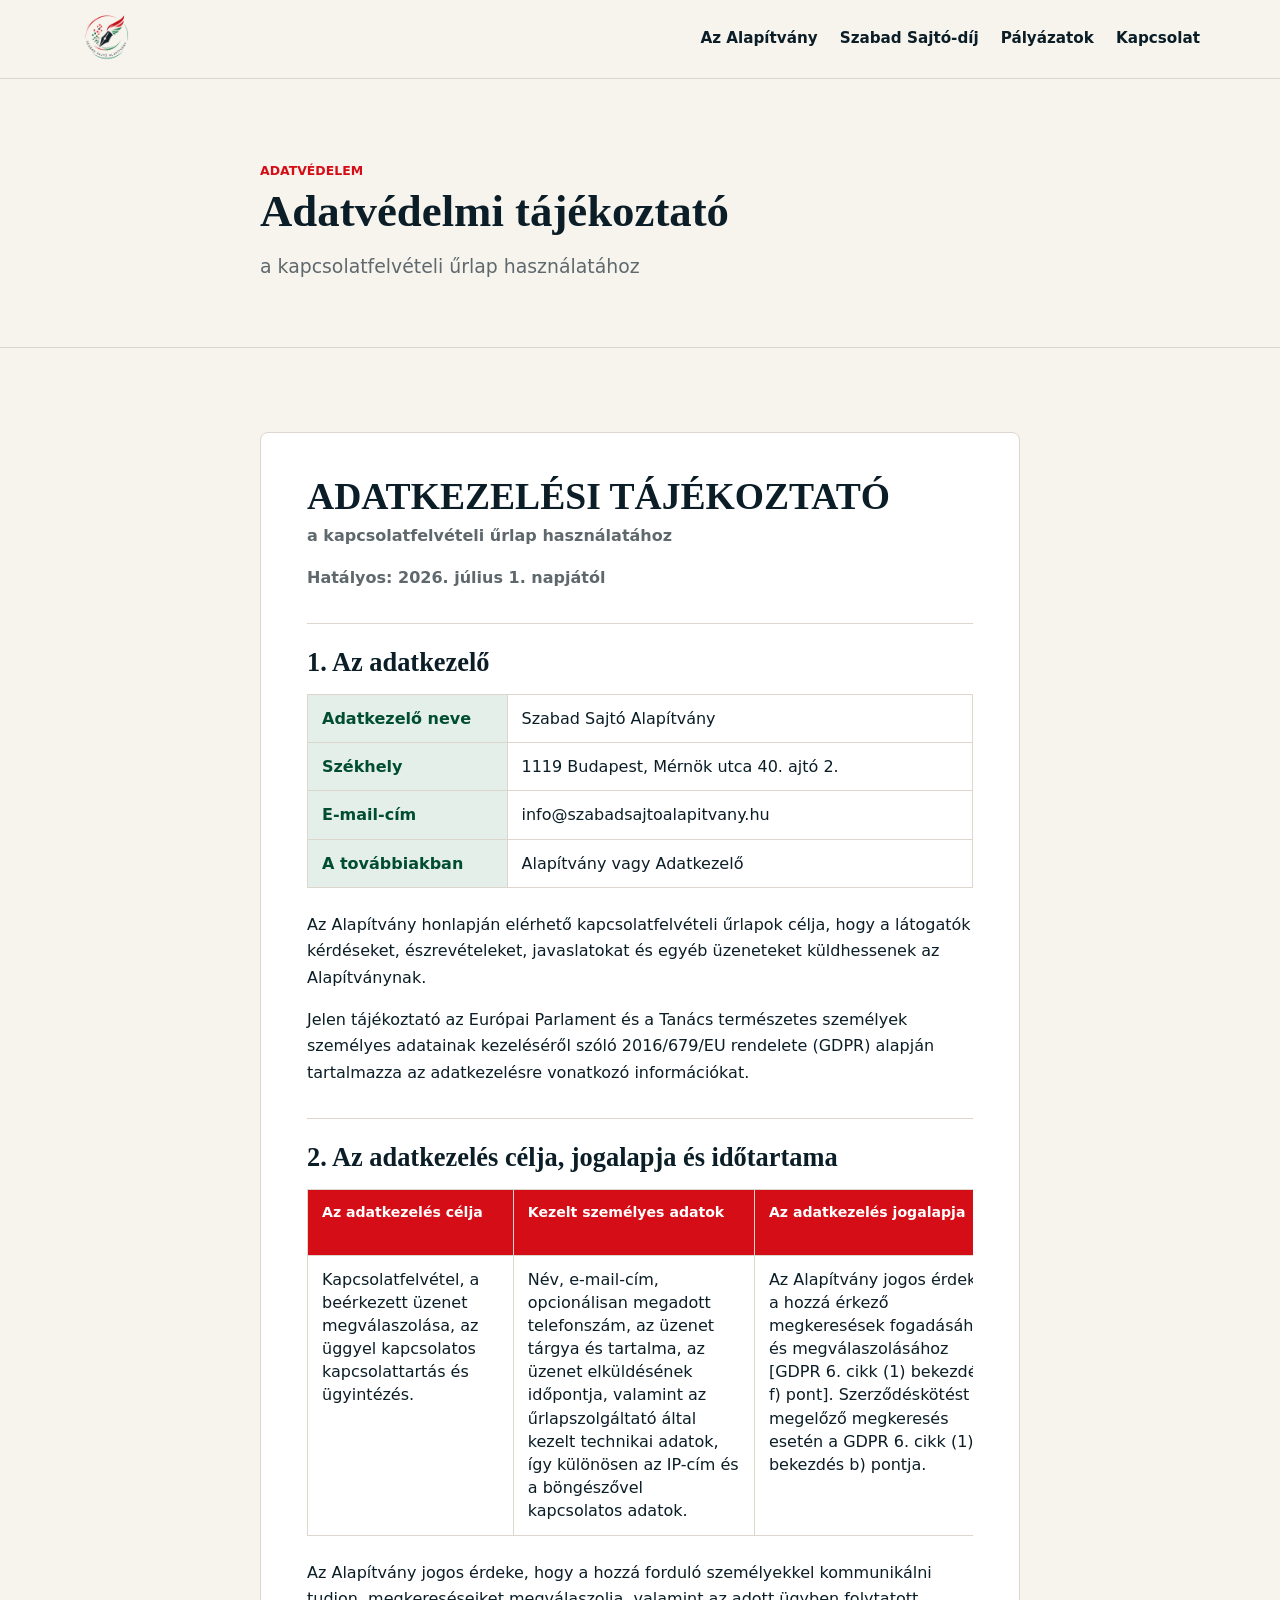
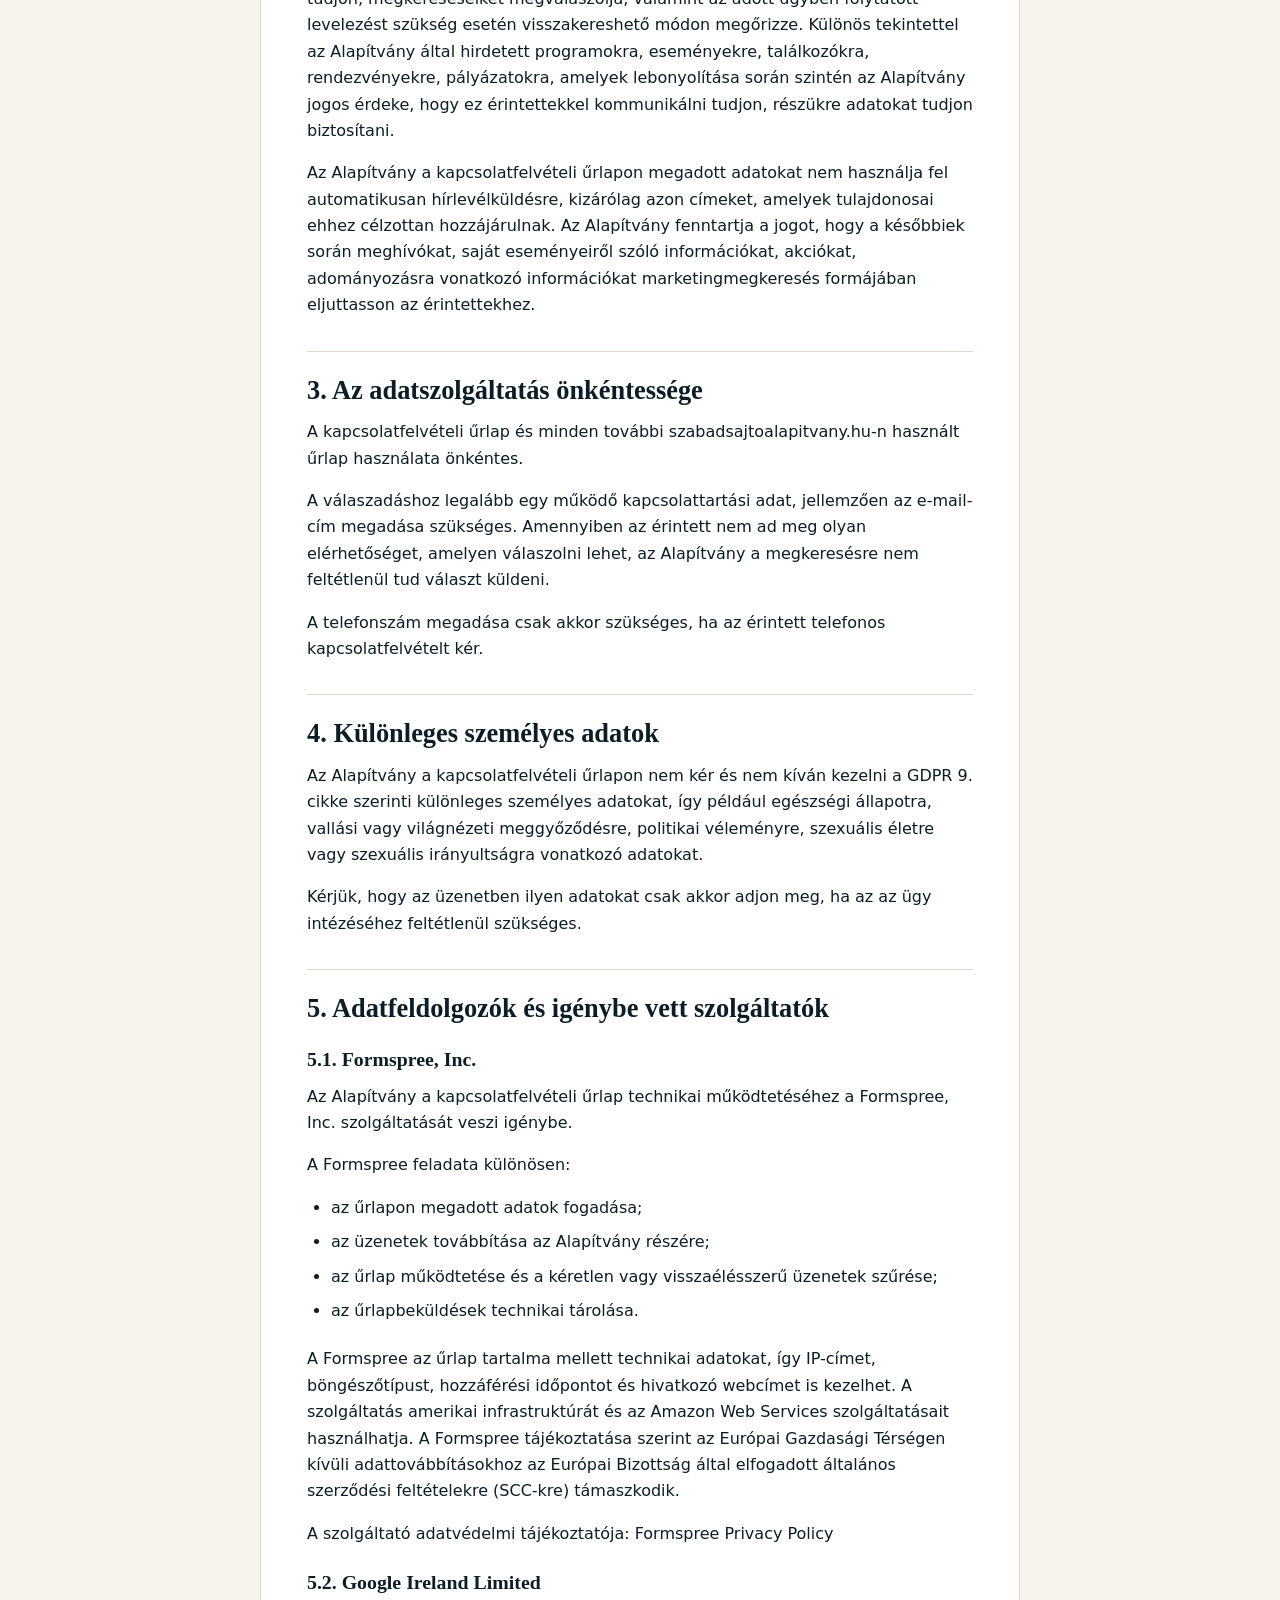
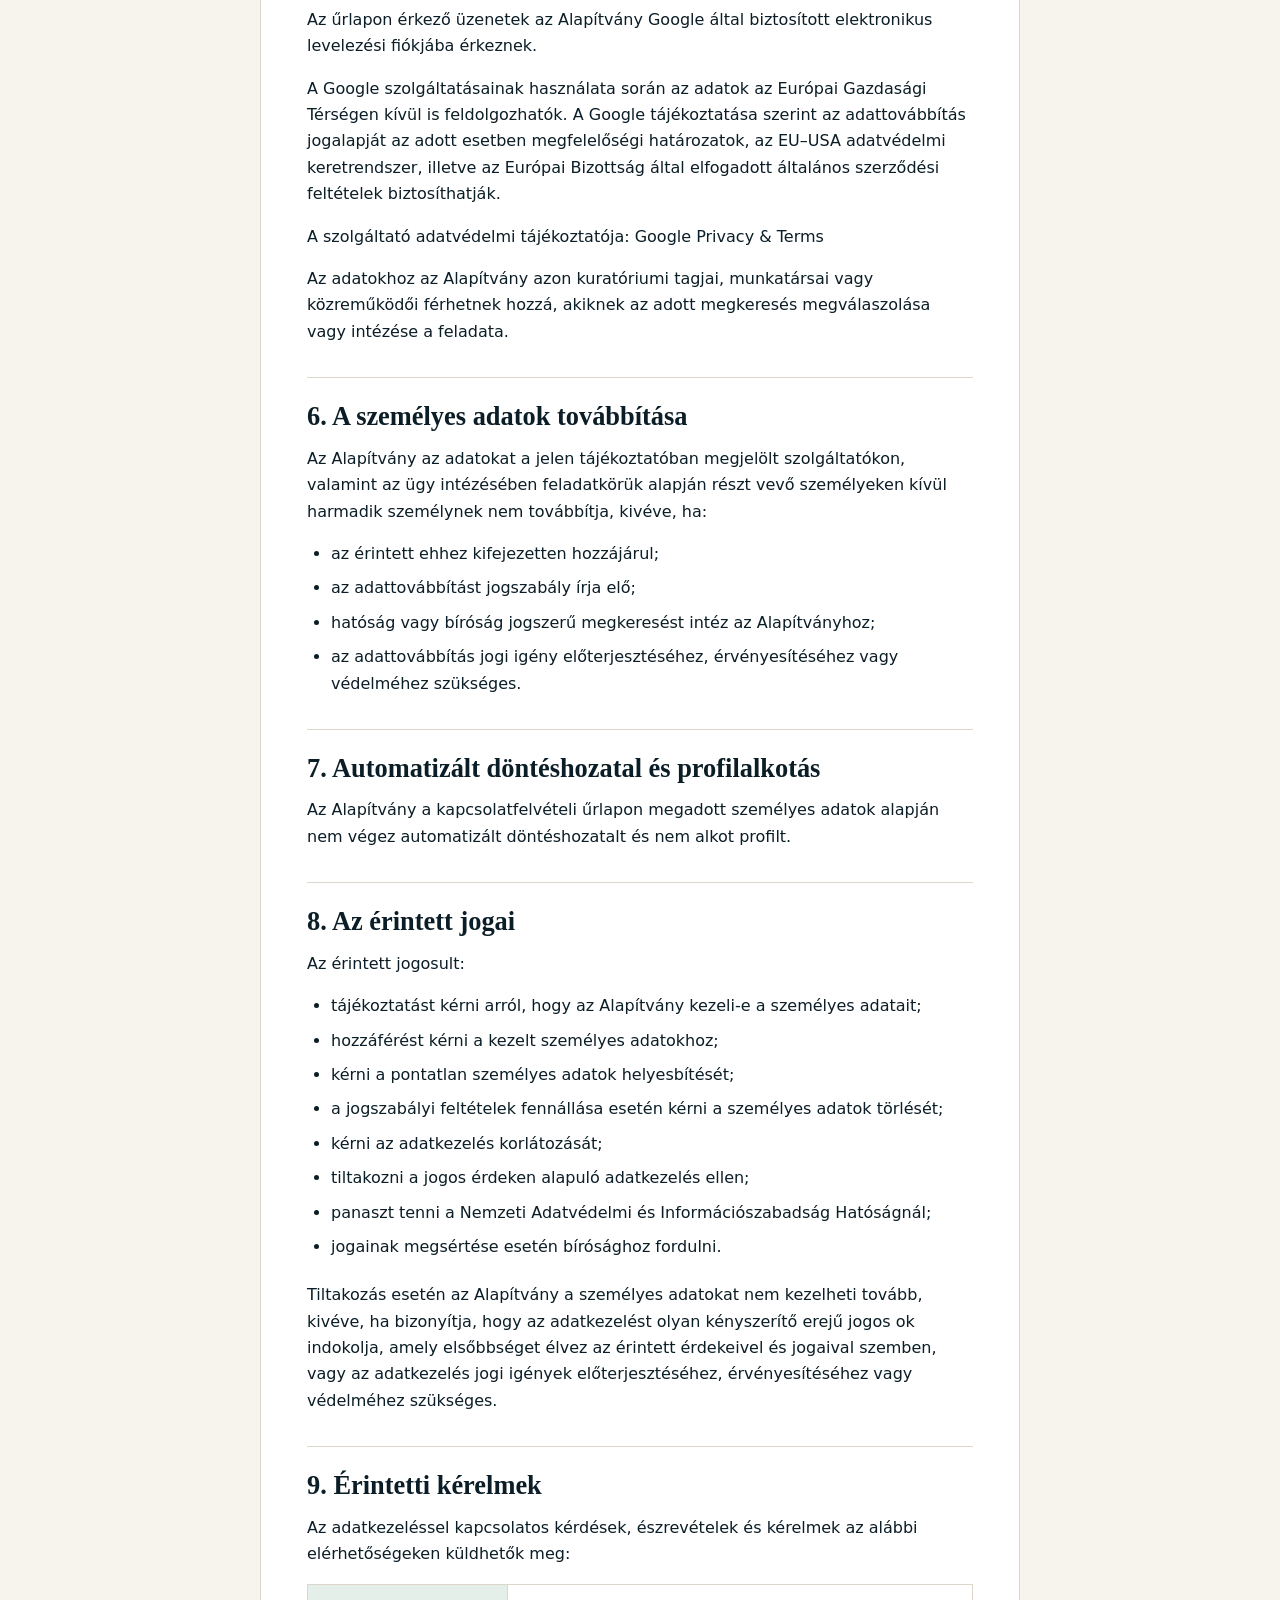
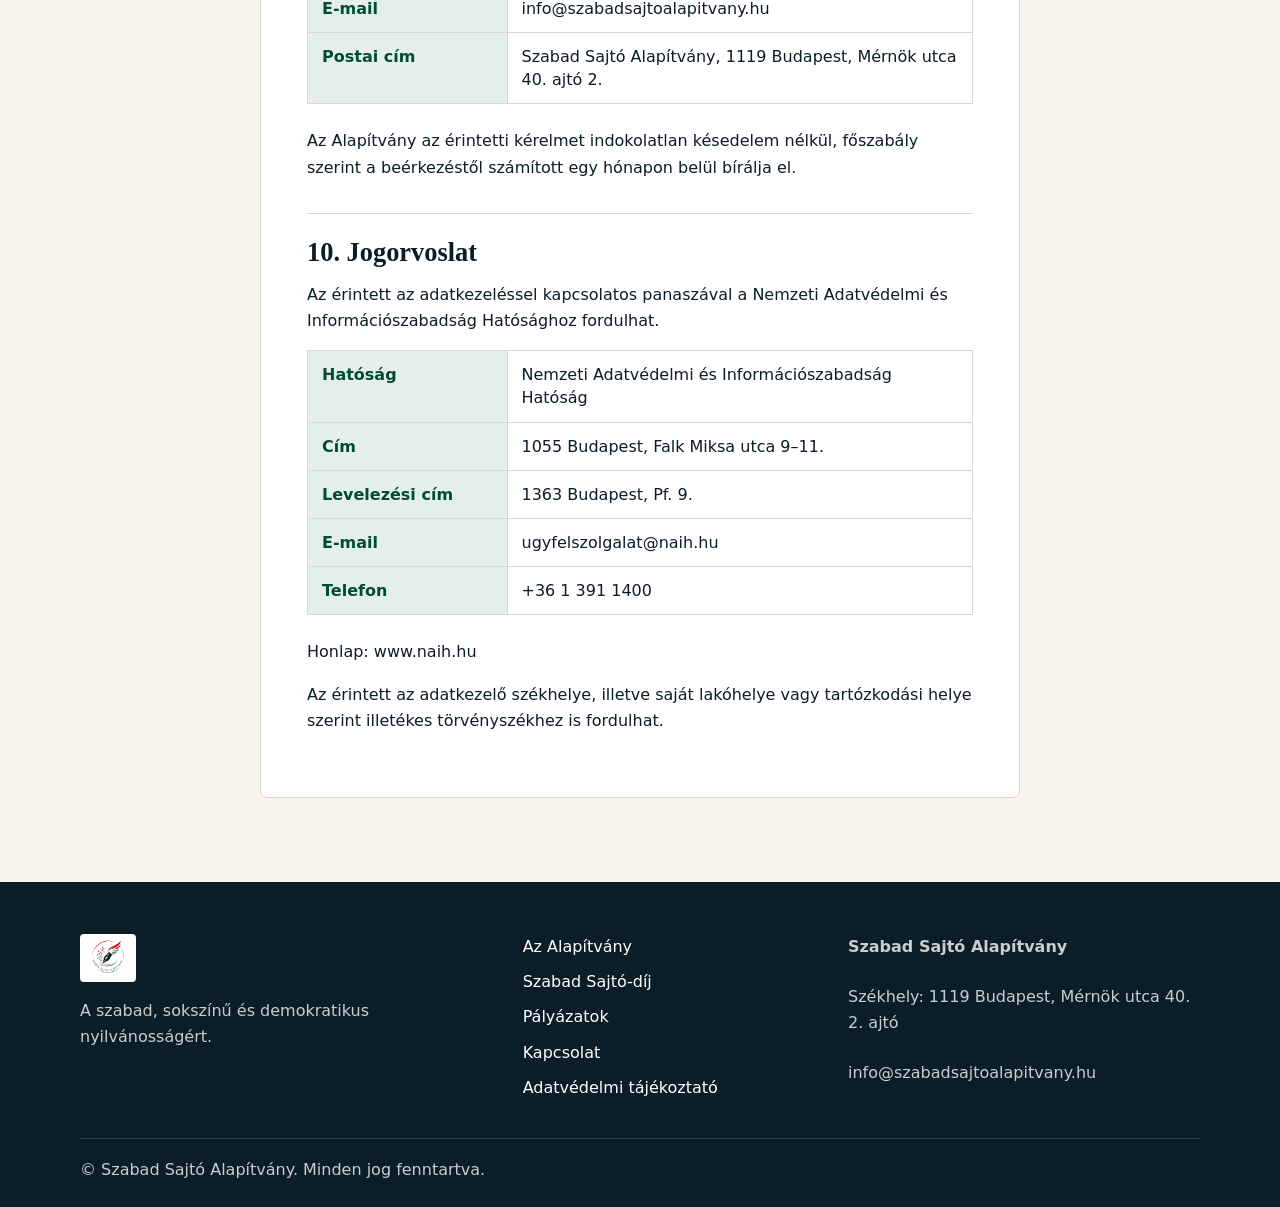
==== adatvedelmi-tajekoztato.html @ f7e64738 "Publish website version 1.1" ====
<!doctype html>
<html lang="hu">
  <head>
    <meta charset="UTF-8" />
    <meta name="viewport" content="width=device-width, initial-scale=1.0" />
    <title>Adatvédelmi tájékoztató | Szabad Sajtó Alapítvány</title>
    <meta name="description" content="A Szabad Sajtó Alapítvány adatkezelési tájékoztatója a kapcsolatfelvételi űrlapok használatához." />
    <meta property="og:title" content="Adatvédelmi tájékoztató | Szabad Sajtó Alapítvány" />
    <meta property="og:description" content="Adatkezelési tájékoztató a kapcsolatfelvételi űrlapok használatához." />
    <meta property="og:image" content="assets/images/photo-foundation-documents.png" />
    <meta property="og:type" content="website" />
    <meta name="twitter:card" content="summary_large_image" />
    <link rel="stylesheet" href="assets/css/style.css" />
  </head>
  <body>
    <header class="site-header">
      <a class="brand" href="index.html" aria-label="Szabad Sajtó Alapítvány főoldal"><img src="assets/images/szasalogo.png" alt="Szabad Sajtó Alapítvány logó" /></a>
      <button class="nav-toggle" type="button" aria-expanded="false" aria-controls="site-nav"><span></span><span></span><span></span><span class="sr-only">Menü</span></button>
      <nav id="site-nav" class="site-nav" aria-label="Fő navigáció"><a href="alapitvany.html">Az Alapítvány</a><a href="szabad-sajto-dij.html">Szabad Sajtó-díj</a><a href="palyazatok.html">Pályázatok</a><a href="index.html#kapcsolat">Kapcsolat</a></nav>
    </header>

    <main>
      <section class="subhero">
        <div class="container-narrow">
          <p class="eyebrow">Adatvédelem</p>
          <h1>Adatvédelmi tájékoztató</h1>
          <p>a kapcsolatfelvételi űrlap használatához</p>
        </div>
      </section>

      <section class="page-section privacy-page">
        <div class="container-narrow">
          <article class="privacy-document">
              <h1>ADATKEZELÉSI TÁJÉKOZTATÓ</h1>
              <p class="privacy-lead">a kapcsolatfelvételi űrlap használatához</p>
              <p class="privacy-lead">Hatályos: 2026. július 1. napjától</p>
              <h2>1. Az adatkezelő</h2>
              <div class="table-scroll">
                <table class="privacy-table privacy-table-pairs">
                  <tbody>
                    <tr>
                      <th scope="row">Adatkezelő neve</th>
                      <td>Szabad Sajtó Alapítvány</td>
                    </tr>
                    <tr>
                      <th scope="row">Székhely</th>
                      <td>1119 Budapest, Mérnök utca 40. ajtó 2.</td>
                    </tr>
                    <tr>
                      <th scope="row">E-mail-cím</th>
                      <td>info@szabadsajtoalapitvany.hu</td>
                    </tr>
                    <tr>
                      <th scope="row">A továbbiakban</th>
                      <td>Alapítvány vagy Adatkezelő</td>
                    </tr>
                  </tbody>
                </table>
              </div>
              <p>Az Alapítvány honlapján elérhető kapcsolatfelvételi űrlapok célja, hogy a látogatók kérdéseket, észrevételeket, javaslatokat és egyéb üzeneteket küldhessenek az Alapítványnak.</p>
              <p>Jelen tájékoztató az Európai Parlament és a Tanács természetes személyek személyes adatainak kezeléséről szóló 2016/679/EU rendelete (GDPR) alapján tartalmazza az adatkezelésre vonatkozó információkat.</p>
              <h2>2. Az adatkezelés célja, jogalapja és időtartama</h2>
              <div class="table-scroll">
                <table class="privacy-table privacy-table-wide">
                  <thead>
                    <tr>
                      <th scope="col">Az adatkezelés célja</th>
                      <th scope="col">Kezelt személyes adatok</th>
                      <th scope="col">Az adatkezelés jogalapja</th>
                      <th scope="col">Az adatkezelés időtartama</th>
                    </tr>
                  </thead>
                  <tbody>
                    <tr>
                      <td>Kapcsolatfelvétel, a beérkezett üzenet megválaszolása, az üggyel kapcsolatos kapcsolattartás és ügyintézés.</td>
                      <td>Név, e-mail-cím, opcionálisan megadott telefonszám, az üzenet tárgya és tartalma, az üzenet elküldésének időpontja, valamint az űrlapszolgáltató által kezelt technikai adatok, így különösen az IP-cím és a böngészővel kapcsolatos adatok.</td>
                      <td>Az Alapítvány jogos érdeke a hozzá érkező megkeresések fogadásához és megválaszolásához [GDPR 6. cikk (1) bekezdés f) pont]. Szerződéskötést megelőző megkeresés esetén a GDPR 6. cikk (1) bekezdés b) pontja.</td>
                      <td>Az ügy lezárásáig, ezt követően legfeljebb két évig. Jogi igény, hatósági megkeresés vagy jogszabályi kötelezettség esetén az ennek kezeléséhez szükséges ideig.</td>
                    </tr>
                  </tbody>
                </table>
              </div>
              <p>Az Alapítvány jogos érdeke, hogy a hozzá forduló személyekkel kommunikálni tudjon, megkereséseiket megválaszolja, valamint az adott ügyben folytatott levelezést szükség esetén visszakereshető módon megőrizze. Különös tekintettel az Alapítvány által hirdetett programokra, eseményekre, találkozókra, rendezvényekre, pályázatokra, amelyek lebonyolítása során szintén az Alapítvány jogos érdeke, hogy ez érintettekkel kommunikálni tudjon, részükre adatokat tudjon biztosítani.</p>
              <p>Az Alapítvány a kapcsolatfelvételi űrlapon megadott adatokat nem használja fel automatikusan hírlevélküldésre, kizárólag azon címeket, amelyek tulajdonosai ehhez célzottan hozzájárulnak. Az Alapítvány fenntartja a jogot, hogy a későbbiek során meghívókat, saját eseményeiről szóló információkat, akciókat, adományozásra vonatkozó információkat marketingmegkeresés formájában eljuttasson az érintettekhez.</p>
              <h2>3. Az adatszolgáltatás önkéntessége</h2>
              <p>A kapcsolatfelvételi űrlap és minden további szabadsajtoalapitvany.hu-n használt űrlap használata önkéntes.</p>
              <p>A válaszadáshoz legalább egy működő kapcsolattartási adat, jellemzően az e-mail-cím megadása szükséges. Amennyiben az érintett nem ad meg olyan elérhetőséget, amelyen válaszolni lehet, az Alapítvány a megkeresésre nem feltétlenül tud választ küldeni.</p>
              <p>A telefonszám megadása csak akkor szükséges, ha az érintett telefonos kapcsolatfelvételt kér.</p>
              <h2>4. Különleges személyes adatok</h2>
              <p>Az Alapítvány a kapcsolatfelvételi űrlapon nem kér és nem kíván kezelni a GDPR 9. cikke szerinti különleges személyes adatokat, így például egészségi állapotra, vallási vagy világnézeti meggyőződésre, politikai véleményre, szexuális életre vagy szexuális irányultságra vonatkozó adatokat.</p>
              <p>Kérjük, hogy az üzenetben ilyen adatokat csak akkor adjon meg, ha az az ügy intézéséhez feltétlenül szükséges.</p>
              <h2>5. Adatfeldolgozók és igénybe vett szolgáltatók</h2>
              <h3>5.1. Formspree, Inc.</h3>
              <p>Az Alapítvány a kapcsolatfelvételi űrlap technikai működtetéséhez a Formspree, Inc. szolgáltatását veszi igénybe.</p>
              <p>A Formspree feladata különösen:</p>
              <ul>
                <li>az űrlapon megadott adatok fogadása;</li>
                <li>az üzenetek továbbítása az Alapítvány részére;</li>
                <li>az űrlap működtetése és a kéretlen vagy visszaélésszerű üzenetek szűrése;</li>
                <li>az űrlapbeküldések technikai tárolása.</li>
              </ul>
              <p>A Formspree az űrlap tartalma mellett technikai adatokat, így IP-címet, böngészőtípust, hozzáférési időpontot és hivatkozó webcímet is kezelhet. A szolgáltatás amerikai infrastruktúrát és az Amazon Web Services szolgáltatásait használhatja. A Formspree tájékoztatása szerint az Európai Gazdasági Térségen kívüli adattovábbításokhoz az Európai Bizottság által elfogadott általános szerződési feltételekre (SCC-kre) támaszkodik.</p>
              <p>A szolgáltató adatvédelmi tájékoztatója: Formspree Privacy Policy</p>
              <h3>5.2. Google Ireland Limited</h3>
              <p>Az űrlapon érkező üzenetek az Alapítvány Google által biztosított elektronikus levelezési fiókjába érkeznek.</p>
              <p>A Google szolgáltatásainak használata során az adatok az Európai Gazdasági Térségen kívül is feldolgozhatók. A Google tájékoztatása szerint az adattovábbítás jogalapját az adott esetben megfelelőségi határozatok, az EU–USA adatvédelmi keretrendszer, illetve az Európai Bizottság által elfogadott általános szerződési feltételek biztosíthatják.</p>
              <p>A szolgáltató adatvédelmi tájékoztatója: Google Privacy &amp; Terms</p>
              <p>Az adatokhoz az Alapítvány azon kuratóriumi tagjai, munkatársai vagy közreműködői férhetnek hozzá, akiknek az adott megkeresés megválaszolása vagy intézése a feladata.</p>
              <h2>6. A személyes adatok továbbítása</h2>
              <p>Az Alapítvány az adatokat a jelen tájékoztatóban megjelölt szolgáltatókon, valamint az ügy intézésében feladatkörük alapján részt vevő személyeken kívül harmadik személynek nem továbbítja, kivéve, ha:</p>
              <ul>
                <li>az érintett ehhez kifejezetten hozzájárul;</li>
                <li>az adattovábbítást jogszabály írja elő;</li>
                <li>hatóság vagy bíróság jogszerű megkeresést intéz az Alapítványhoz;</li>
                <li>az adattovábbítás jogi igény előterjesztéséhez, érvényesítéséhez vagy védelméhez szükséges.</li>
              </ul>
              <h2>7. Automatizált döntéshozatal és profilalkotás</h2>
              <p>Az Alapítvány a kapcsolatfelvételi űrlapon megadott személyes adatok alapján nem végez automatizált döntéshozatalt és nem alkot profilt.</p>
              <h2>8. Az érintett jogai</h2>
              <p>Az érintett jogosult:</p>
              <ul>
                <li>tájékoztatást kérni arról, hogy az Alapítvány kezeli-e a személyes adatait;</li>
                <li>hozzáférést kérni a kezelt személyes adatokhoz;</li>
                <li>kérni a pontatlan személyes adatok helyesbítését;</li>
                <li>a jogszabályi feltételek fennállása esetén kérni a személyes adatok törlését;</li>
                <li>kérni az adatkezelés korlátozását;</li>
                <li>tiltakozni a jogos érdeken alapuló adatkezelés ellen;</li>
                <li>panaszt tenni a Nemzeti Adatvédelmi és Információszabadság Hatóságnál;</li>
                <li>jogainak megsértése esetén bírósághoz fordulni.</li>
              </ul>
              <p>Tiltakozás esetén az Alapítvány a személyes adatokat nem kezelheti tovább, kivéve, ha bizonyítja, hogy az adatkezelést olyan kényszerítő erejű jogos ok indokolja, amely elsőbbséget élvez az érintett érdekeivel és jogaival szemben, vagy az adatkezelés jogi igények előterjesztéséhez, érvényesítéséhez vagy védelméhez szükséges.</p>
              <h2>9. Érintetti kérelmek</h2>
              <p>Az adatkezeléssel kapcsolatos kérdések, észrevételek és kérelmek az alábbi elérhetőségeken küldhetők meg:</p>
              <div class="table-scroll">
                <table class="privacy-table privacy-table-pairs">
                  <tbody>
                    <tr>
                      <th scope="row">E-mail</th>
                      <td>info@szabadsajtoalapitvany.hu</td>
                    </tr>
                    <tr>
                      <th scope="row">Postai cím</th>
                      <td>Szabad Sajtó Alapítvány, 1119 Budapest, Mérnök utca 40. ajtó 2.</td>
                    </tr>
                  </tbody>
                </table>
              </div>
              <p>Az Alapítvány az érintetti kérelmet indokolatlan késedelem nélkül, főszabály szerint a beérkezéstől számított egy hónapon belül bírálja el.</p>
              <h2>10. Jogorvoslat</h2>
              <p>Az érintett az adatkezeléssel kapcsolatos panaszával a Nemzeti Adatvédelmi és Információszabadság Hatósághoz fordulhat.</p>
              <div class="table-scroll">
                <table class="privacy-table privacy-table-pairs">
                  <tbody>
                    <tr>
                      <th scope="row">Hatóság</th>
                      <td>Nemzeti Adatvédelmi és Információszabadság Hatóság</td>
                    </tr>
                    <tr>
                      <th scope="row">Cím</th>
                      <td>1055 Budapest, Falk Miksa utca 9–11.</td>
                    </tr>
                    <tr>
                      <th scope="row">Levelezési cím</th>
                      <td>1363 Budapest, Pf. 9.</td>
                    </tr>
                    <tr>
                      <th scope="row">E-mail</th>
                      <td>ugyfelszolgalat@naih.hu</td>
                    </tr>
                    <tr>
                      <th scope="row">Telefon</th>
                      <td>+36 1 391 1400</td>
                    </tr>
                  </tbody>
                </table>
              </div>
              <p>Honlap: www.naih.hu</p>
              <p>Az érintett az adatkezelő székhelye, illetve saját lakóhelye vagy tartózkodási helye szerint illetékes törvényszékhez is fordulhat.</p>
          </article>
        </div>
      </section>
    </main>

    <footer class="site-footer">
      <div class="footer-inner">
        <div><img src="assets/images/szasalogo.png" alt="Szabad Sajtó Alapítvány logó" /><p>A szabad, sokszínű és demokratikus nyilvánosságért.</p></div>
        <nav aria-label="Lábléc navigáció"><a href="alapitvany.html">Az Alapítvány</a><a href="szabad-sajto-dij.html">Szabad Sajtó-díj</a><a href="palyazatok.html">Pályázatok</a><a href="index.html#kapcsolat">Kapcsolat</a><a href="adatvedelmi-tajekoztato.html">Adatvédelmi tájékoztató</a></nav>
        <address><strong>Szabad Sajtó Alapítvány</strong><span>Székhely: 1119 Budapest, Mérnök utca 40. 2. ajtó</span><a href="mailto:info@szabadsajtoalapitvany.hu">info@szabadsajtoalapitvany.hu</a></address>
      </div>
      <div class="copyright">© Szabad Sajtó Alapítvány. Minden jog fenntartva.</div>
    </footer>
    <script src="assets/js/main.js"></script>
  </body>
</html>
---- assets/css/style.css ----
:root {
  --color-paper: #f7f4ee;
  --color-white: #ffffff;
  --color-ink: #0b1d26;
  --color-muted: #5f686d;
  --color-line: #ddd6cc;
  --color-red: #d40d17;
  --color-red-dark: #a80812;
  --color-green: #006b3f;
  --color-green-dark: #004d31;
  --color-green-soft: #e4efe9;
  --color-gold-muted: #8c7a3f;
  --container: 1120px;
  --container-narrow: 760px;
  --shadow-soft: 0 18px 45px rgb(11 29 38 / 9%);
  --font-sans: system-ui, -apple-system, BlinkMacSystemFont, "Segoe UI", sans-serif;
  --font-serif: Georgia, "Times New Roman", serif;
}

* {
  box-sizing: border-box;
}

html {
  scroll-behavior: smooth;
}

body {
  margin: 0;
  background: var(--color-paper);
  color: var(--color-ink);
  font-family: var(--font-sans);
  font-size: 16px;
  line-height: 1.65;
}

body.modal-open {
  overflow: hidden;
}

a {
  color: inherit;
  text-decoration: none;
}

img {
  display: block;
  max-width: 100%;
}

button,
input,
select {
  font: inherit;
}

:focus-visible {
  outline: 3px solid rgb(212 13 23 / 45%);
  outline-offset: 3px;
}

.container {
  width: min(100% - 32px, var(--container));
  margin-inline: auto;
}

.container-narrow {
  width: min(100% - 32px, var(--container-narrow));
  margin-inline: auto;
}

.site-header {
  align-items: center;
  background: rgb(247 244 238 / 92%);
  border-bottom: 1px solid var(--color-line);
  display: flex;
  gap: 24px;
  justify-content: space-between;
  min-height: 76px;
  padding: 12px max(16px, calc((100vw - var(--container)) / 2));
  position: sticky;
  top: 0;
  z-index: 20;
  backdrop-filter: blur(12px);
}

.brand img {
  height: 54px;
  width: auto;
}

.site-nav {
  align-items: center;
  display: flex;
  gap: 22px;
}

.site-nav a {
  color: var(--color-ink);
  font-size: 0.95rem;
  font-weight: 800;
}

.site-nav a:hover {
  color: var(--color-red);
}

.nav-toggle {
  align-items: center;
  background: var(--color-white);
  border: 1px solid var(--color-line);
  border-radius: 4px;
  display: none;
  height: 42px;
  justify-content: center;
  padding: 0;
  position: relative;
  width: 44px;
}

.nav-toggle span:not(.sr-only) {
  background: var(--color-ink);
  display: block;
  height: 2px;
  position: absolute;
  width: 20px;
}

.nav-toggle span:nth-child(1) {
  transform: translateY(-7px);
}

.nav-toggle span:nth-child(3) {
  transform: translateY(7px);
}

.sr-only {
  height: 1px;
  overflow: hidden;
  position: absolute;
  width: 1px;
}

.hero {
  overflow: hidden;
  padding: 86px 0 72px;
}

.hero-grid {
  max-width: 920px;
}

.eyebrow {
  color: var(--color-red);
  font-size: 0.78rem;
  font-weight: 800;
  letter-spacing: 0;
  margin: 0;
  text-transform: uppercase;
}

h1,
h2,
h3 {
  font-family: var(--font-serif);
}

h2 {
  font-size: 1rem;
  line-height: 1.12;
}

h3 {
  font-size: 0.9rem;
  line-height: 1.2;
}

h1 {
  font-size: clamp(1.5rem, 3.5vw, 3.35rem);
  line-height: 0.96;
  margin: 12px 0 22px;
}

.subhero {
  border-bottom: 1px solid var(--color-line);
  padding: 82px 0 64px;
}

.subhero h1 {
  font-size: clamp(1.5rem, 3.5vw, 3rem);
  line-height: 0.98;
  margin: 8px 0 18px;
}

.subhero p:not(.eyebrow) {
  color: var(--color-muted);
  font-size: 1.18rem;
  margin: 0;
}

.lead {
  color: var(--color-ink);
  font-size: clamp(1.15rem, 2vw, 1.45rem);
  font-weight: 700;
  line-height: 1.45;
  margin: 0 0 18px;
}

.muted {
  color: var(--color-muted);
}

.hero-actions,
.button-row {
  display: flex;
  flex-wrap: wrap;
  gap: 12px;
  margin-top: 30px;
}

.home-hero-photo,
.page-hero-photo {
  border: 1px solid var(--color-line);
  border-radius: 8px;
  margin: 34px 0 0;
  overflow: hidden;
}

.home-hero-photo img,
.page-hero-photo img {
  aspect-ratio: 16 / 9;
  height: 100%;
  object-fit: cover;
  width: 100%;
}

.home-hero-photo {
  box-shadow: var(--shadow-soft);
}

.page-hero-photo {
  max-width: 820px;
}

.button {
  align-items: center;
  border: 1px solid transparent;
  border-radius: 4px;
  display: inline-flex;
  font-weight: 800;
  justify-content: center;
  min-height: 44px;
  padding: 10px 18px;
  transition:
    background 180ms ease,
    border-color 180ms ease,
    color 180ms ease,
    transform 180ms ease;
}

.button:hover {
  transform: translateY(-1px);
}

.button-primary {
  background: var(--color-red);
  color: var(--color-white);
}

.button-primary:hover {
  background: var(--color-red-dark);
}

.button-secondary {
  background: var(--color-green);
  color: var(--color-white);
}

.button-secondary:hover {
  background: var(--color-green-dark);
}

.button-ghost {
  border-color: var(--color-line);
  color: var(--color-ink);
}

.button-ghost:hover {
  border-color: var(--color-green);
  color: var(--color-green-dark);
}

.page-section {
  padding: 84px 0;
}

.page-section.tight {
  padding: 56px 0;
}

.section-header {
  max-width: var(--container-narrow);
  margin-bottom: 34px;
}

.section-header h2,
.contact h2,
.grants-placeholder h2 {
  font-size: clamp(1rem, 2vw, 1.8rem);
  line-height: 1.04;
  margin: 8px 0 14px;
}

.section-header p {
  color: var(--color-muted);
  font-size: 1.08rem;
  margin: 0;
}

.section-copy {
  color: var(--color-muted);
  max-width: var(--container-narrow);
  margin: -14px 0 28px;
}

.grid {
  display: grid;
  gap: 24px;
}

.grid.two {
  grid-template-columns: repeat(2, minmax(0, 1fr));
}

.grid.three {
  grid-template-columns: repeat(3, minmax(0, 1fr));
}

.grid.four {
  grid-template-columns: repeat(4, minmax(0, 1fr));
}

.card {
  background: var(--color-white);
  border: 1px solid var(--color-line);
  border-radius: 8px;
  padding: 24px;
  transition:
    border-color 180ms ease,
    box-shadow 180ms ease,
    transform 180ms ease;
}

.card:hover {
  border-color: rgb(0 107 63 / 35%);
  box-shadow: var(--shadow-soft);
  transform: translateY(-2px);
}

.card h3 {
  font-size: 0.725rem;
  line-height: 1.15;
  margin: 0 0 12px;
}

.card p {
  color: var(--color-muted);
  margin: 0;
}

.mark {
  display: block;
  height: 10px;
  margin-bottom: 18px;
  width: 46px;
}

.mark-red {
  background: var(--color-red);
}

.mark-green {
  background: var(--color-green);
}

.band,
.contact,
.documents,
.laureates,
.award-history,
.goals {
  background: var(--color-white);
  border-block: 1px solid var(--color-line);
}

.value-grid {
  align-self: center;
  display: grid;
  gap: 12px;
  grid-template-columns: repeat(2, minmax(0, 1fr));
}

.value-grid div {
  background: var(--color-paper);
  border: 1px solid var(--color-line);
  border-radius: 8px;
  display: grid;
  font-family: var(--font-serif);
  font-size: 0.675rem;
  font-weight: 700;
  gap: 14px;
  min-height: 126px;
  padding: 22px;
}

.value-icon {
  align-items: center;
  background: var(--color-white);
  border: 1px solid var(--color-line);
  border-radius: 50%;
  color: var(--color-green);
  display: inline-flex;
  height: 62px;
  justify-content: center;
  width: 62px;
}

.value-grid div:nth-child(odd) .value-icon {
  color: var(--color-red);
}

.value-icon svg {
  fill: none;
  height: 36px;
  stroke: currentColor;
  stroke-linecap: round;
  stroke-linejoin: round;
  stroke-width: 1.8;
  width: 36px;
}

.award-box {
  align-items: center;
  background: linear-gradient(135deg, #fff 0%, #f1eadc 100%);
  border: 1px solid var(--color-line);
  border-radius: 8px;
  display: grid;
  gap: 28px;
  grid-template-columns: 1fr;
  padding: clamp(28px, 5vw, 56px);
}

.award-box h2 {
  font-size: clamp(1rem, 2vw, 2rem);
  line-height: 1.04;
  margin: 8px 0 16px;
}

.award-box > div {
  max-width: var(--container-narrow);
}

.award-note {
  border: 1px solid rgb(140 122 63 / 35%);
  border-radius: 8px;
  color: var(--color-gold-muted);
  display: grid;
  font-family: var(--font-serif);
  font-size: clamp(1rem, 2vw, 2.25rem);
  font-weight: 800;
  line-height: 1;
  min-height: 210px;
  place-items: center;
  text-align: center;
}

.grants-row,
.contact-grid {
  display: grid;
  gap: 42px;
  grid-template-columns: 1.2fr 0.8fr;
}

.grants-row {
  align-items: end;
  grid-template-columns: 1fr auto;
}

.contact dl {
  background: var(--color-paper);
  border: 1px solid var(--color-line);
  border-radius: 8px;
  margin: 0;
  padding: 26px;
}

.contact dt {
  color: var(--color-muted);
  font-size: 0.85rem;
  font-weight: 800;
  text-transform: uppercase;
}

.contact dd {
  font-size: 1.08rem;
  font-weight: 700;
  margin: 4px 0 20px;
}

.prose {
  max-width: var(--container-narrow);
}

.prose p {
  margin: 0 0 18px;
}

.privacy-document {
  background: var(--color-white);
  border: 1px solid var(--color-line);
  border-radius: 8px;
  padding: clamp(24px, 4vw, 46px);
}

.privacy-document h1 {
  font-size: clamp(1.5rem, 3vw, 2.35rem);
  margin: 0 0 8px;
}

.privacy-document h2 {
  border-top: 1px solid var(--color-line);
  font-size: clamp(1.1rem, 2.2vw, 1.65rem);
  margin: 32px 0 14px;
  padding-top: 24px;
}

.privacy-document h3 {
  font-size: clamp(1rem, 1.8vw, 1.24rem);
  margin: 24px 0 12px;
}

.privacy-document p,
.privacy-document li {
  line-height: 1.65;
}

.privacy-document p {
  margin: 0 0 16px;
}

.privacy-lead {
  color: var(--color-muted);
  font-weight: 700;
}

.privacy-document ul {
  margin: 0 0 22px;
  padding-left: 24px;
}

.privacy-document li + li {
  margin-top: 8px;
}

.table-scroll {
  margin: 16px 0 24px;
  overflow-x: auto;
}

.privacy-table {
  border-collapse: collapse;
  min-width: 640px;
  width: 100%;
}

.privacy-table th,
.privacy-table td {
  border: 1px solid var(--color-line);
  line-height: 1.45;
  padding: 12px 14px;
  text-align: left;
  vertical-align: top;
}

.privacy-table thead th {
  background: var(--color-red);
  color: var(--color-white);
  font-size: 0.88rem;
}

.privacy-table-pairs th {
  background: var(--color-green-soft);
  color: var(--color-green-dark);
  width: 30%;
}

.privacy-table-wide {
  min-width: 900px;
}

.goals .card + .card {
  margin-top: 12px;
}

.member-card {
  background: var(--color-white);
  border: 1px solid var(--color-line);
  border-radius: 8px;
  color: var(--color-ink);
  cursor: pointer;
  display: grid;
  min-height: 280px;
  padding: 24px;
  text-align: left;
  transition:
    border-color 180ms ease,
    box-shadow 180ms ease,
    transform 180ms ease;
  width: 100%;
}

.member-card:hover {
  border-color: rgb(212 13 23 / 35%);
  box-shadow: var(--shadow-soft);
  transform: translateY(-2px);
}

.avatar {
  align-items: center;
  align-self: start;
  background: var(--color-green-soft);
  border: 1px solid rgb(0 107 63 / 20%);
  border-radius: 50%;
  color: var(--color-green-dark);
  display: inline-flex;
  font-family: var(--font-serif);
  font-size: 2rem;
  font-weight: 800;
  height: 96px;
  justify-content: center;
  margin-bottom: 24px;
  width: 96px;
}

.member-photo {
  align-self: start;
  border: 1px solid rgb(0 107 63 / 20%);
  border-radius: 50%;
  display: block;
  height: 96px;
  margin-bottom: 24px;
  overflow: hidden;
  width: 96px;
}

.member-photo img {
  height: 100%;
  object-fit: cover;
  object-position: 50% 18%;
  width: 100%;
}

.member-name {
  font-family: var(--font-serif);
  font-size: 0.775rem;
  font-weight: 800;
  line-height: 1.15;
}

.member-role {
  color: var(--color-red);
  font-weight: 800;
  margin: 6px 0 14px;
}

.member-bio {
  color: var(--color-muted);
}

.modal[hidden] {
  display: none;
}

.modal {
  align-items: center;
  background: rgb(11 29 38 / 58%);
  display: flex;
  inset: 0;
  justify-content: center;
  padding: 20px;
  position: fixed;
  z-index: 50;
}

.modal-panel {
  background: var(--color-white);
  border-radius: 8px;
  box-shadow: 0 25px 90px rgb(0 0 0 / 24%);
  max-width: 620px;
  padding: clamp(26px, 5vw, 44px);
  position: relative;
  width: 100%;
}

.modal-panel h3 {
  font-size: clamp(1rem, 2vw, 1.5rem);
  line-height: 1.05;
  margin: 8px 0 16px;
}

.modal-close {
  align-items: center;
  background: var(--color-paper);
  border: 1px solid var(--color-line);
  border-radius: 50%;
  color: var(--color-ink);
  cursor: pointer;
  display: inline-flex;
  font-size: 1.7rem;
  height: 42px;
  justify-content: center;
  line-height: 1;
  position: absolute;
  right: 16px;
  top: 16px;
  width: 42px;
}

.history-grid {
  align-items: center;
  display: grid;
  gap: 26px;
  grid-template-columns: 0.8fr 1.2fr;
}

.history-years {
  color: var(--color-gold-muted);
  font-family: var(--font-serif);
  font-size: clamp(1.5rem, 4vw, 3.5rem);
  font-weight: 800;
  line-height: 0.95;
}

.history-grid p {
  font-size: clamp(0.625rem, 1vw, 0.85rem);
  font-weight: 700;
  line-height: 1.35;
  margin: 0;
}

.filters {
  display: grid;
  gap: 14px;
  grid-template-columns: minmax(220px, 1fr) minmax(150px, 220px);
  margin-bottom: 24px;
}

.filters label {
  color: var(--color-muted);
  display: grid;
  font-size: 0.9rem;
  font-weight: 800;
  gap: 7px;
}

.filters input,
.filters select {
  background: var(--color-paper);
  border: 1px solid var(--color-line);
  border-radius: 4px;
  color: var(--color-ink);
  min-height: 46px;
  padding: 10px 12px;
}

.year-grid {
  display: grid;
  gap: 18px;
  grid-template-columns: repeat(3, minmax(0, 1fr));
}

.year-card {
  background: var(--color-white);
  border: 1px solid var(--color-line);
  border-radius: 8px;
  padding: 22px;
}

.year-card h3 {
  color: var(--color-red);
  font-size: 1rem;
  margin: 0 0 14px;
}

.year-card ul {
  display: grid;
  gap: 10px;
  list-style: none;
  margin: 0;
  padding: 0;
}

.year-card li {
  border-top: 1px solid var(--color-line);
  display: grid;
  gap: 2px;
  padding-top: 10px;
}

.year-card small {
  color: var(--color-muted);
}

.empty {
  background: var(--color-paper);
  border: 1px solid var(--color-line);
  border-radius: 8px;
  padding: 18px;
}

.grants-placeholder {
  min-height: 56vh;
}

.grants-placeholder h1 {
  font-size: clamp(1.2rem, 2.5vw, 2.4rem);
  line-height: 1;
  margin: 8px 0 20px;
}

.grant-list-card {
  background: var(--color-white);
  border: 1px solid var(--color-line);
  border-radius: 8px;
  display: grid;
  gap: 0;
  grid-template-columns: minmax(240px, 0.9fr) minmax(0, 1.1fr);
  max-width: 980px;
  overflow: hidden;
  padding: 0;
  transition:
    border-color 180ms ease,
    box-shadow 180ms ease,
    transform 180ms ease;
}

.grant-list-card:hover {
  border-color: rgb(212 13 23 / 35%);
  box-shadow: var(--shadow-soft);
  transform: translateY(-2px);
}

.grant-card-image {
  background: var(--color-line);
  display: block;
  min-height: 220px;
}

.grant-card-image img {
  aspect-ratio: 16 / 9;
  height: 100%;
  object-fit: cover;
  object-position: center;
  width: 100%;
}

.grant-card-copy {
  align-content: center;
  display: grid;
  gap: 14px;
  padding: 26px;
}

.grant-list-title {
  font-family: var(--font-serif);
  font-size: clamp(1rem, 2vw, 1.45rem);
  font-weight: 800;
  line-height: 1.16;
}

.grant-list-deadline,
.grant-deadline {
  color: var(--color-red);
  font-weight: 800;
}

.grant-list-date,
.grant-issue-date {
  color: var(--color-muted);
  font-weight: 800;
}

.grant-hero {
  border-bottom: 1px solid var(--color-line);
  padding: 56px 0 64px;
}

.back-link {
  color: var(--color-muted);
  display: inline-flex;
  font-size: 0.92rem;
  font-weight: 800;
  margin-bottom: 24px;
}

.back-link:hover {
  color: var(--color-red);
}

.grant-hero-grid {
  align-items: center;
  display: grid;
  gap: 34px;
  grid-template-columns: minmax(0, 0.94fr) minmax(320px, 1.06fr);
}

.grant-hero h1 {
  font-size: clamp(1.45rem, 3vw, 2.75rem);
  line-height: 1.03;
  margin: 8px 0 18px;
}

.grant-image {
  border: 1px solid var(--color-line);
  border-radius: 8px;
  margin: 0;
  overflow: hidden;
}

.grant-image img {
  aspect-ratio: 16 / 9;
  height: 100%;
  object-fit: cover;
  width: 100%;
}

.grant-content .prose {
  display: grid;
  gap: 18px;
}

.grant-content .prose p,
.grant-content .prose ul {
  margin: 0;
}

.grant-content .prose h2 {
  border-top: 1px solid var(--color-line);
  font-size: clamp(1rem, 2vw, 1.35rem);
  margin: 22px 0 0;
  padding-top: 26px;
}

.grant-content .prose ul {
  padding-left: 22px;
}

.grant-content .prose li + li {
  margin-top: 8px;
}

.button[aria-disabled="true"] {
  opacity: 0.62;
  pointer-events: none;
}

.form-section {
  background: var(--color-white);
  border-top: 1px solid var(--color-line);
}

.form-layout {
  display: grid;
  gap: 34px;
  grid-template-columns: minmax(0, 0.78fr) minmax(320px, 1.22fr);
}

.form-layout h2 {
  font-size: clamp(1.2rem, 2.5vw, 2rem);
  margin: 8px 0 16px;
}

.site-form {
  background: var(--color-white);
  border: 1px solid var(--color-line);
  border-radius: 8px;
  display: grid;
  gap: 16px;
  padding: 24px;
}

.contact .site-form {
  align-self: start;
}

.site-form label:not(.checkbox-field) {
  display: grid;
  gap: 7px;
}

.site-form label span {
  color: var(--color-ink);
  font-size: 0.9rem;
  font-weight: 800;
}

.site-form input,
.site-form textarea {
  background: var(--color-paper);
  border: 1px solid var(--color-line);
  border-radius: 4px;
  color: var(--color-ink);
  min-height: 46px;
  padding: 10px 12px;
  width: 100%;
}

.site-form textarea {
  min-height: 130px;
  resize: vertical;
}

.checkbox-field {
  align-items: start;
  display: grid;
  gap: 10px;
  grid-template-columns: 18px 1fr;
}

.checkbox-field input {
  accent-color: var(--color-red);
  height: 18px;
  margin-top: 3px;
  min-height: 18px;
  padding: 0;
  width: 18px;
}

.checkbox-field span {
  color: var(--color-muted);
  font-weight: 600;
  line-height: 1.45;
}

.checkbox-field a {
  color: var(--color-red);
  font-weight: 800;
  text-decoration: underline;
  text-decoration-thickness: 1px;
  text-underline-offset: 3px;
}

.site-footer {
  background: var(--color-ink);
  color: var(--color-white);
  padding: 52px max(16px, calc((100vw - var(--container)) / 2)) 24px;
}

.footer-inner {
  display: grid;
  gap: 32px;
  grid-template-columns: 1.4fr 1fr 1.2fr;
}

.site-footer img {
  background: var(--color-white);
  border-radius: 4px;
  height: 48px;
  margin-bottom: 16px;
  padding: 4px 8px;
  width: auto;
}

.site-footer p,
.site-footer address,
.copyright {
  color: rgb(255 255 255 / 78%);
}

.site-footer nav,
.site-footer address {
  display: grid;
  font-style: normal;
  gap: 9px;
}

.site-footer a:hover {
  color: var(--color-green-soft);
}

.copyright {
  border-top: 1px solid rgb(255 255 255 / 14%);
  margin-top: 36px;
  padding-top: 18px;
}

@media (max-width: 1024px) {
  .grid.four {
    grid-template-columns: repeat(2, minmax(0, 1fr));
  }
}

@media (max-width: 900px) {
  .page-section {
    padding: 64px 0;
  }

  .hero {
    padding-top: 58px;
  }

  .grid.two,
  .grid.three,
  .award-box,
  .history-grid,
  .contact-grid,
  .grant-hero-grid,
  .form-layout,
  .grant-list-card {
    grid-template-columns: 1fr;
  }

  .year-grid {
    grid-template-columns: repeat(2, minmax(0, 1fr));
  }
}

@media (max-width: 760px) {
  .site-header {
    min-height: 68px;
  }

  .brand img {
    height: 42px;
  }

  .nav-toggle {
    display: inline-flex;
  }

  .site-nav {
    background: var(--color-white);
    border-bottom: 1px solid var(--color-line);
    box-shadow: var(--shadow-soft);
    display: none;
    flex-direction: column;
    gap: 0;
    left: 0;
    padding: 10px 16px 18px;
    position: absolute;
    right: 0;
    top: 68px;
  }

  .site-nav.is-open {
    display: flex;
  }

  .site-nav a {
    border-bottom: 1px solid var(--color-line);
    padding: 14px 0;
    width: 100%;
  }

  .grants-row,
  .footer-inner {
    align-items: start;
    grid-template-columns: 1fr;
  }
}

@media (max-width: 640px) {
  body {
    font-size: 15px;
  }

  .page-section {
    padding: 48px 0;
  }

  .grid.four,
  .value-grid,
  .filters,
  .year-grid {
    grid-template-columns: 1fr;
  }
}
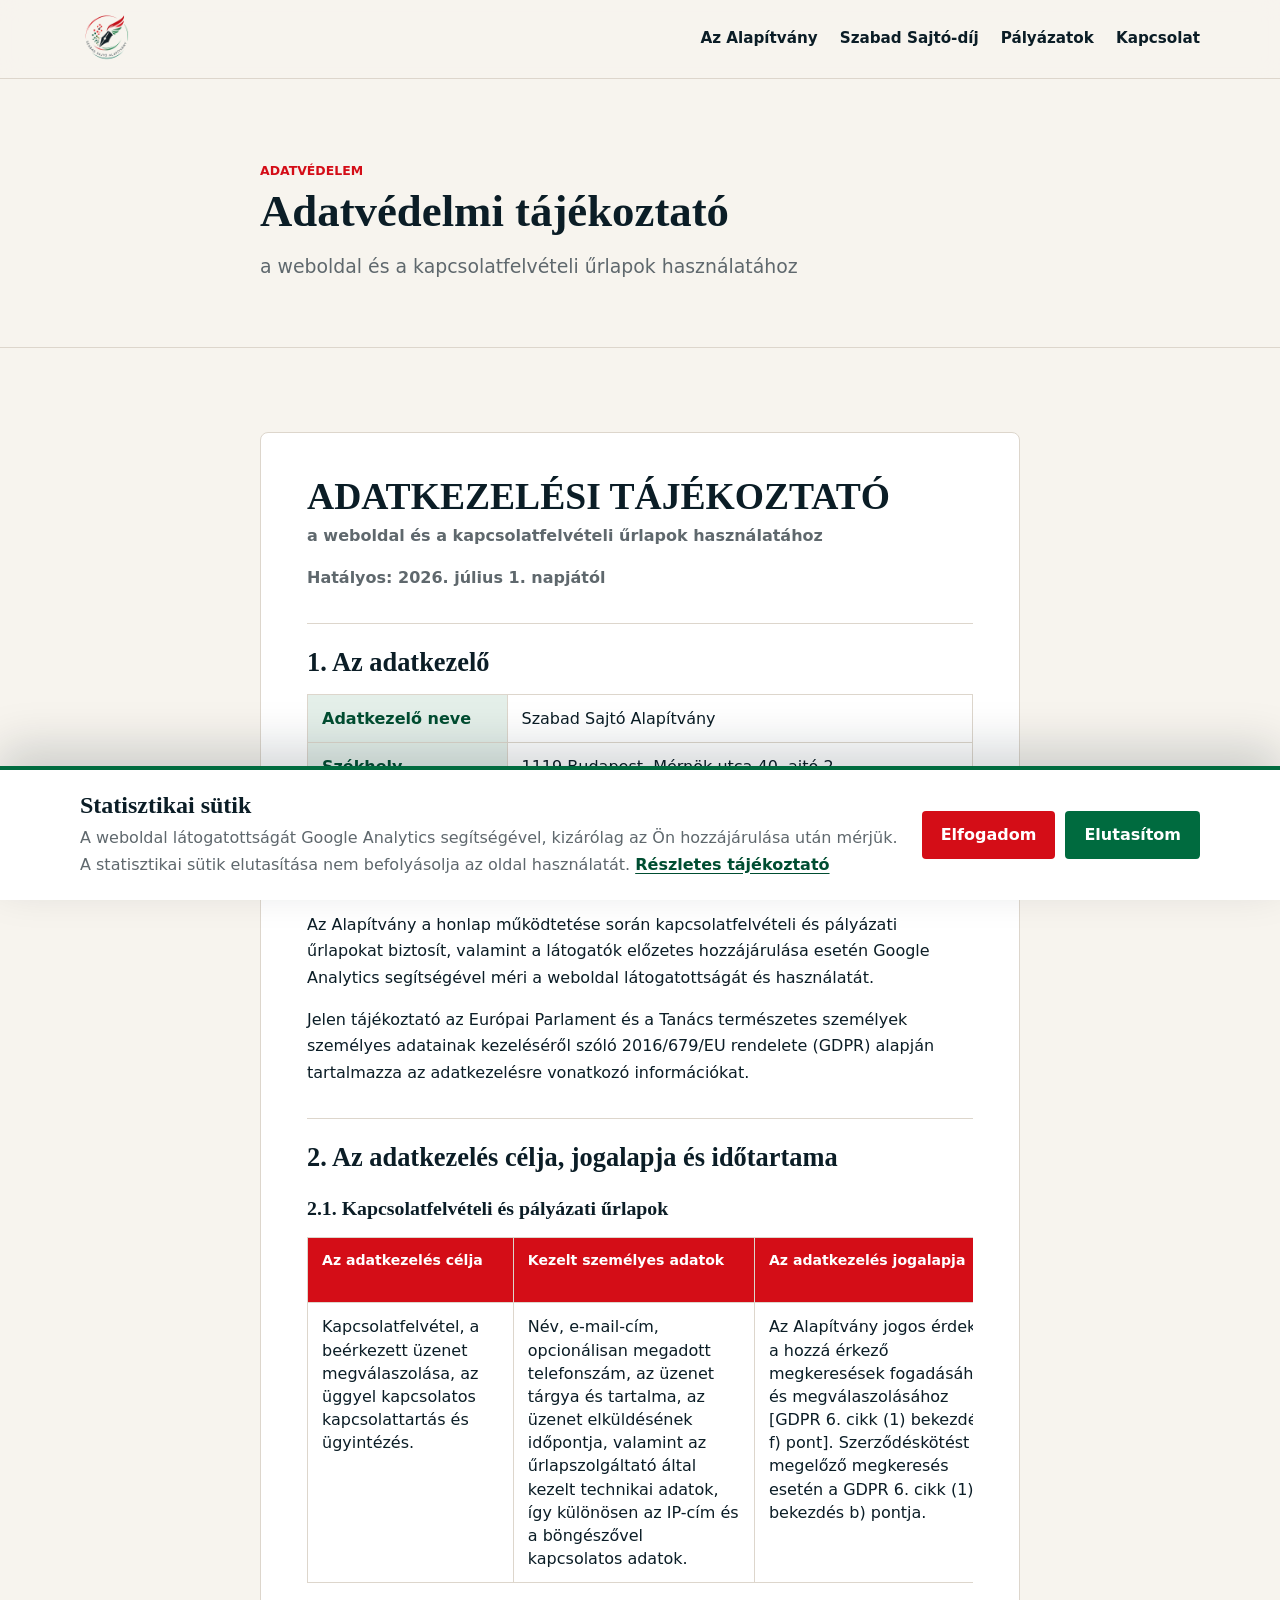
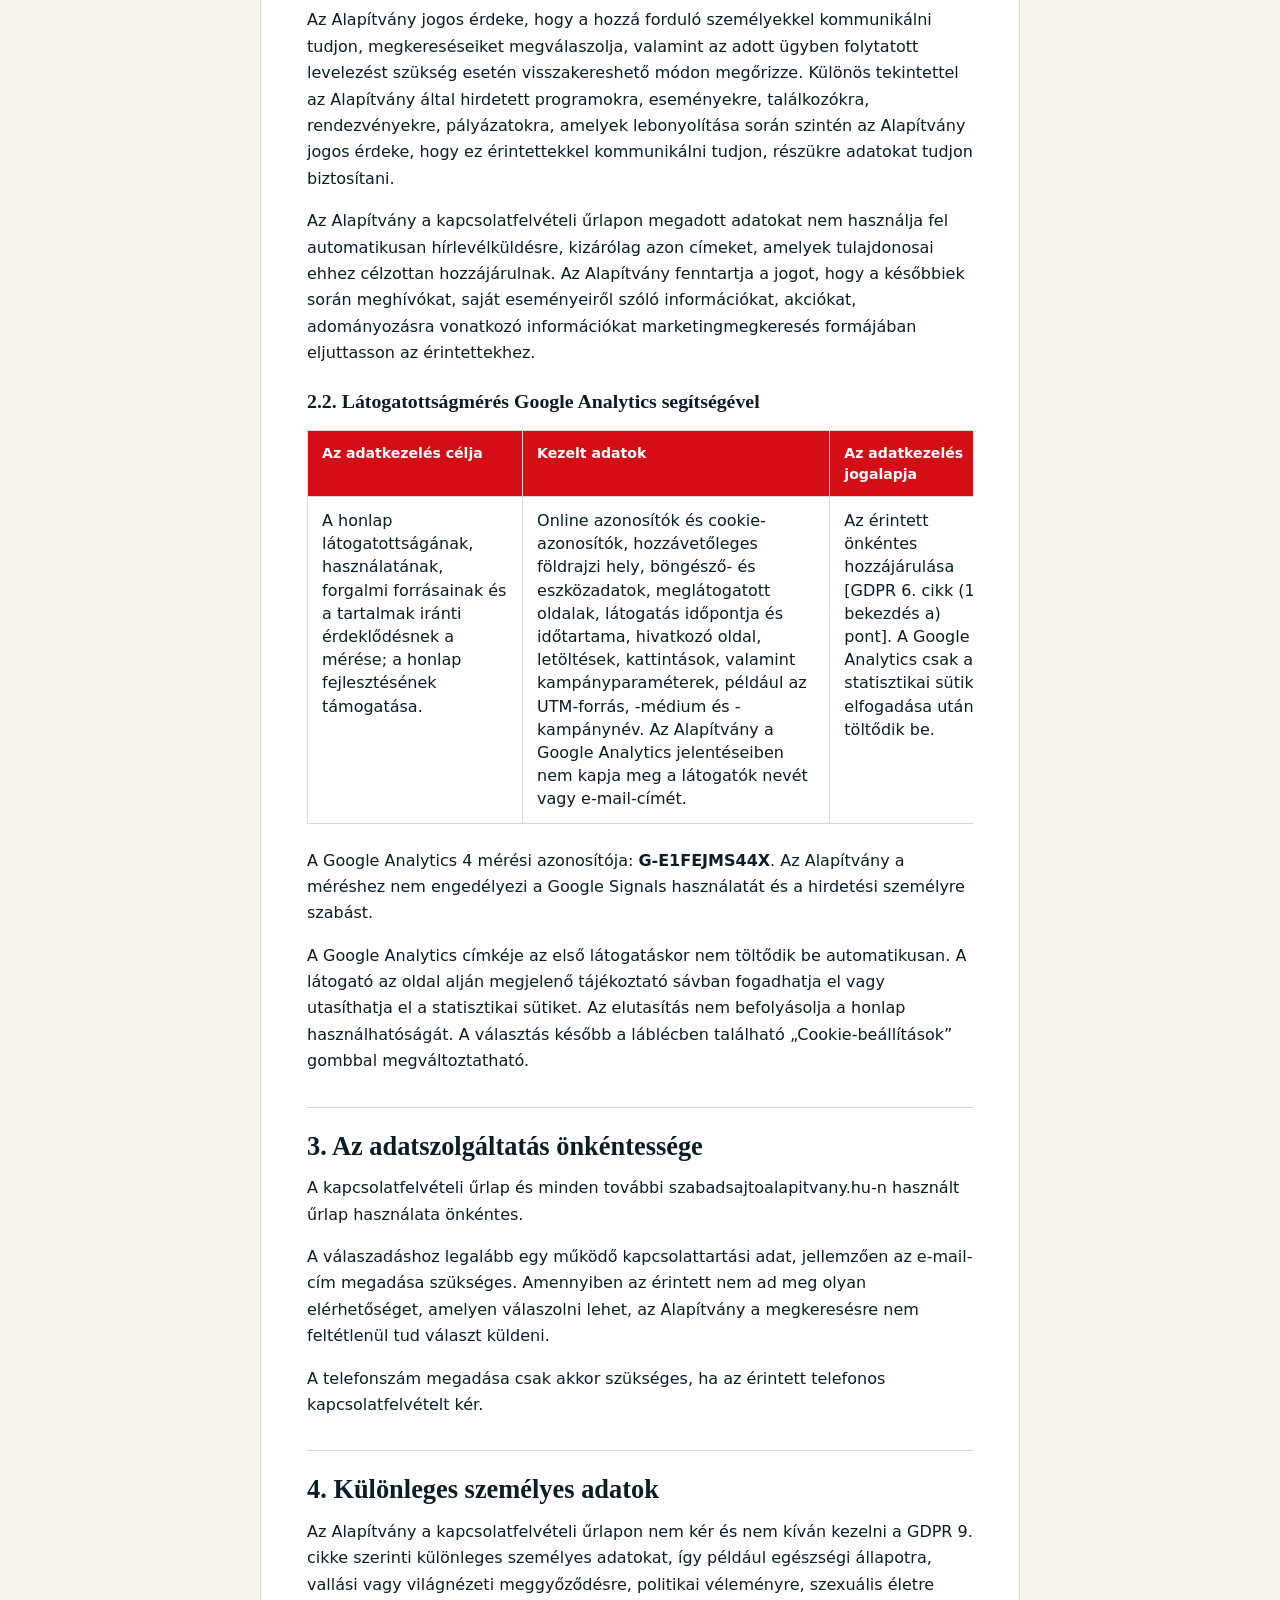
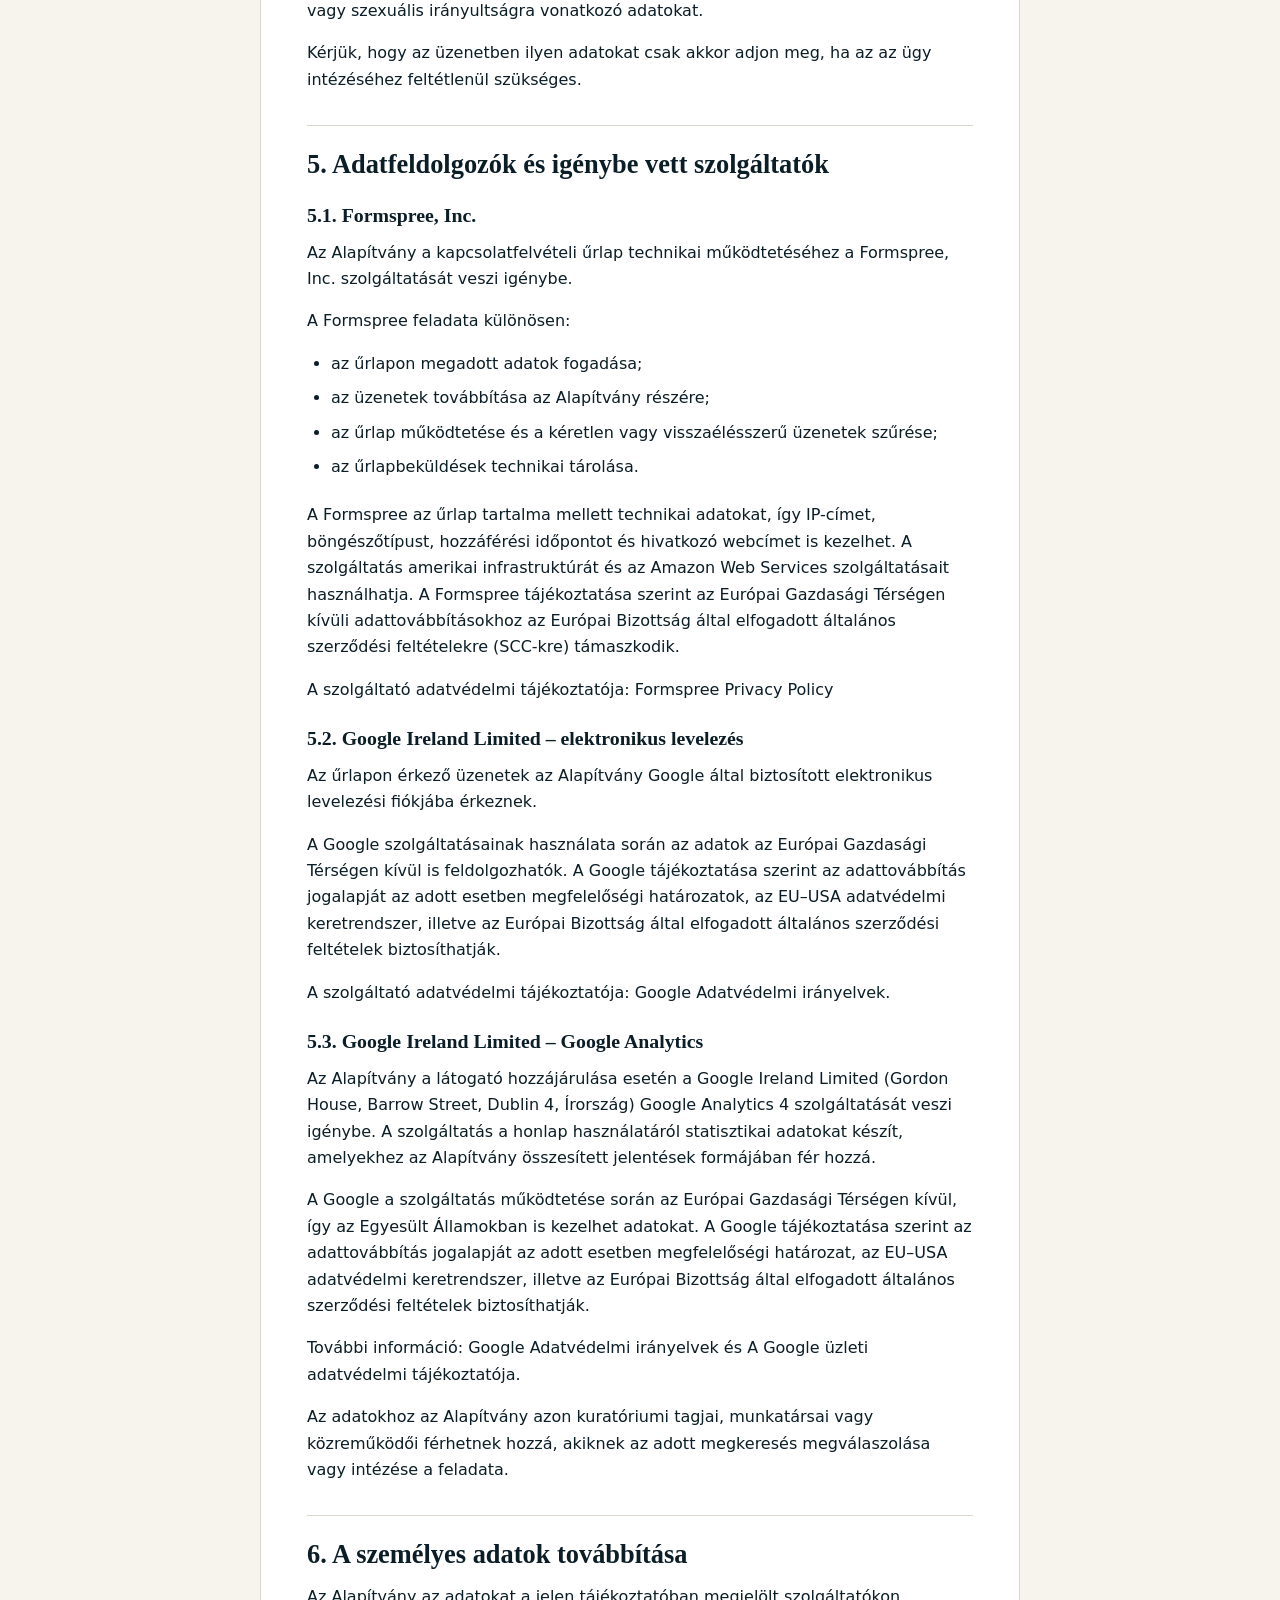
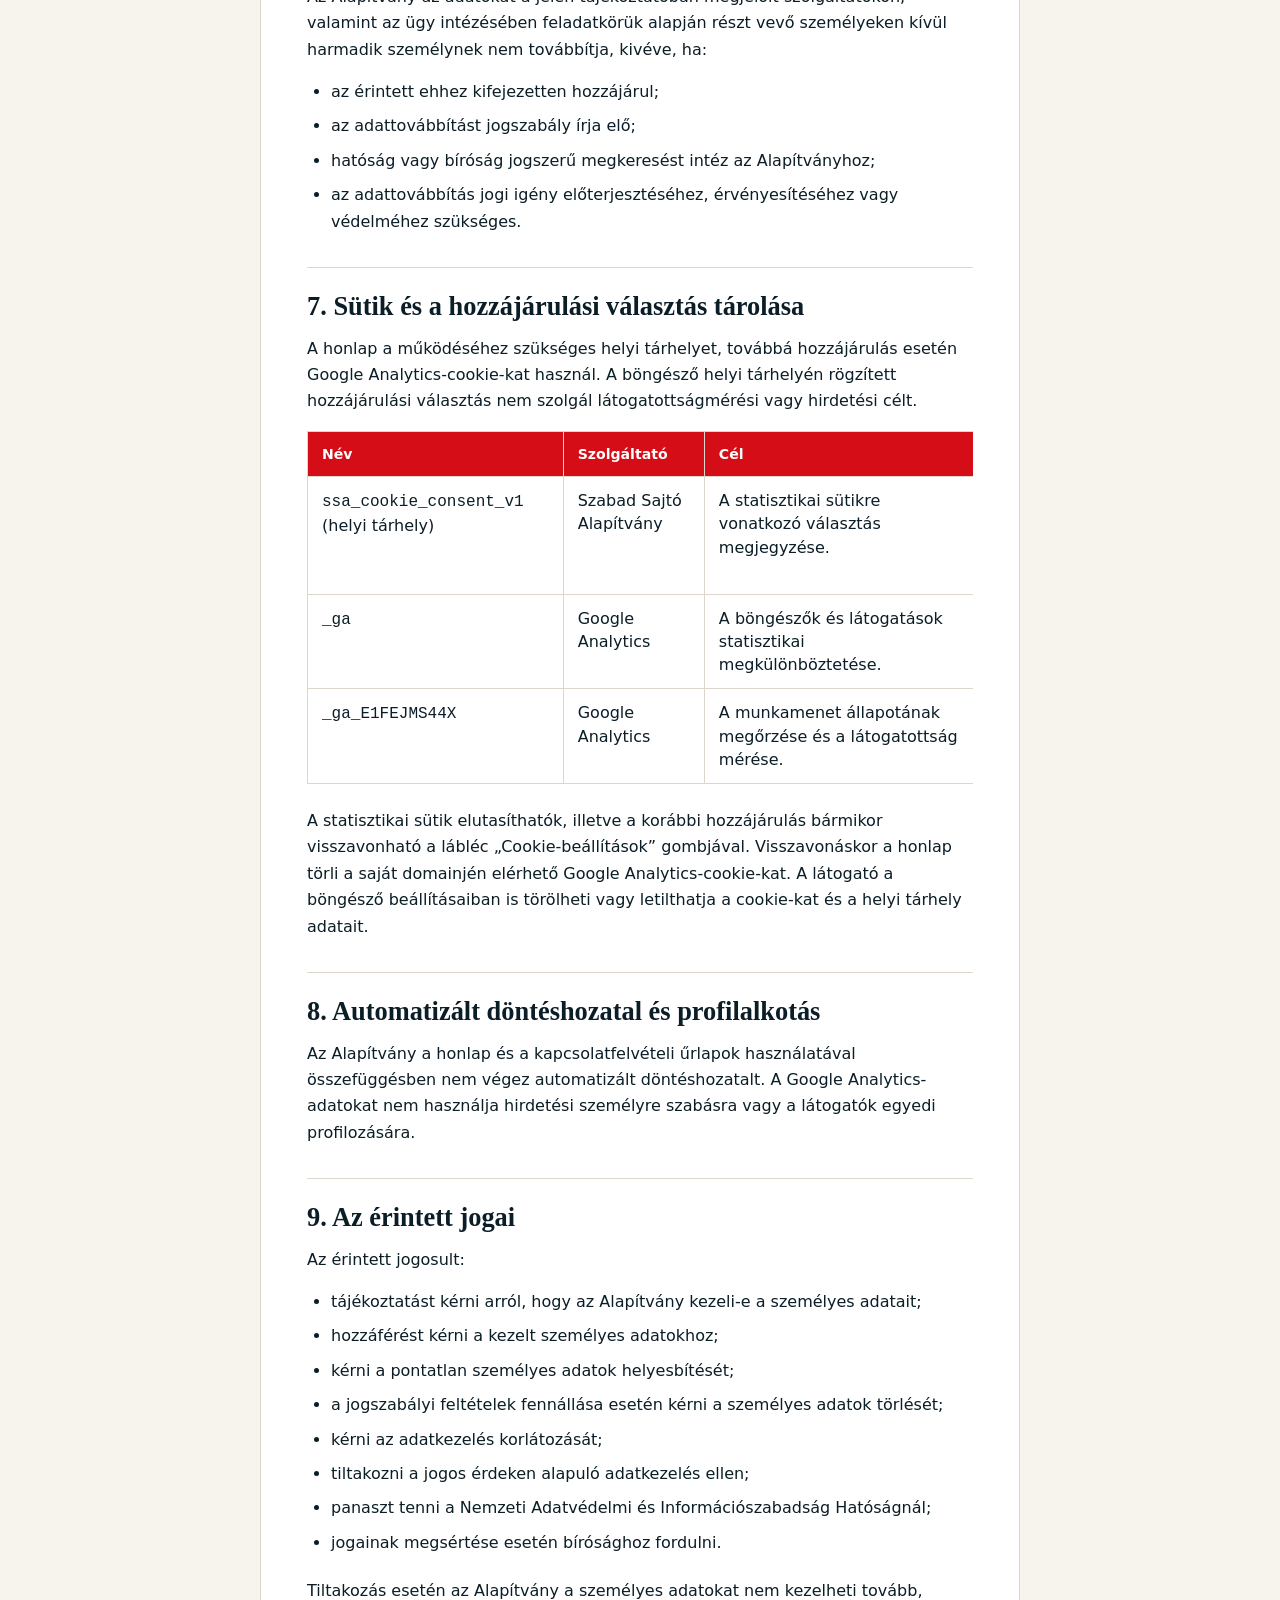
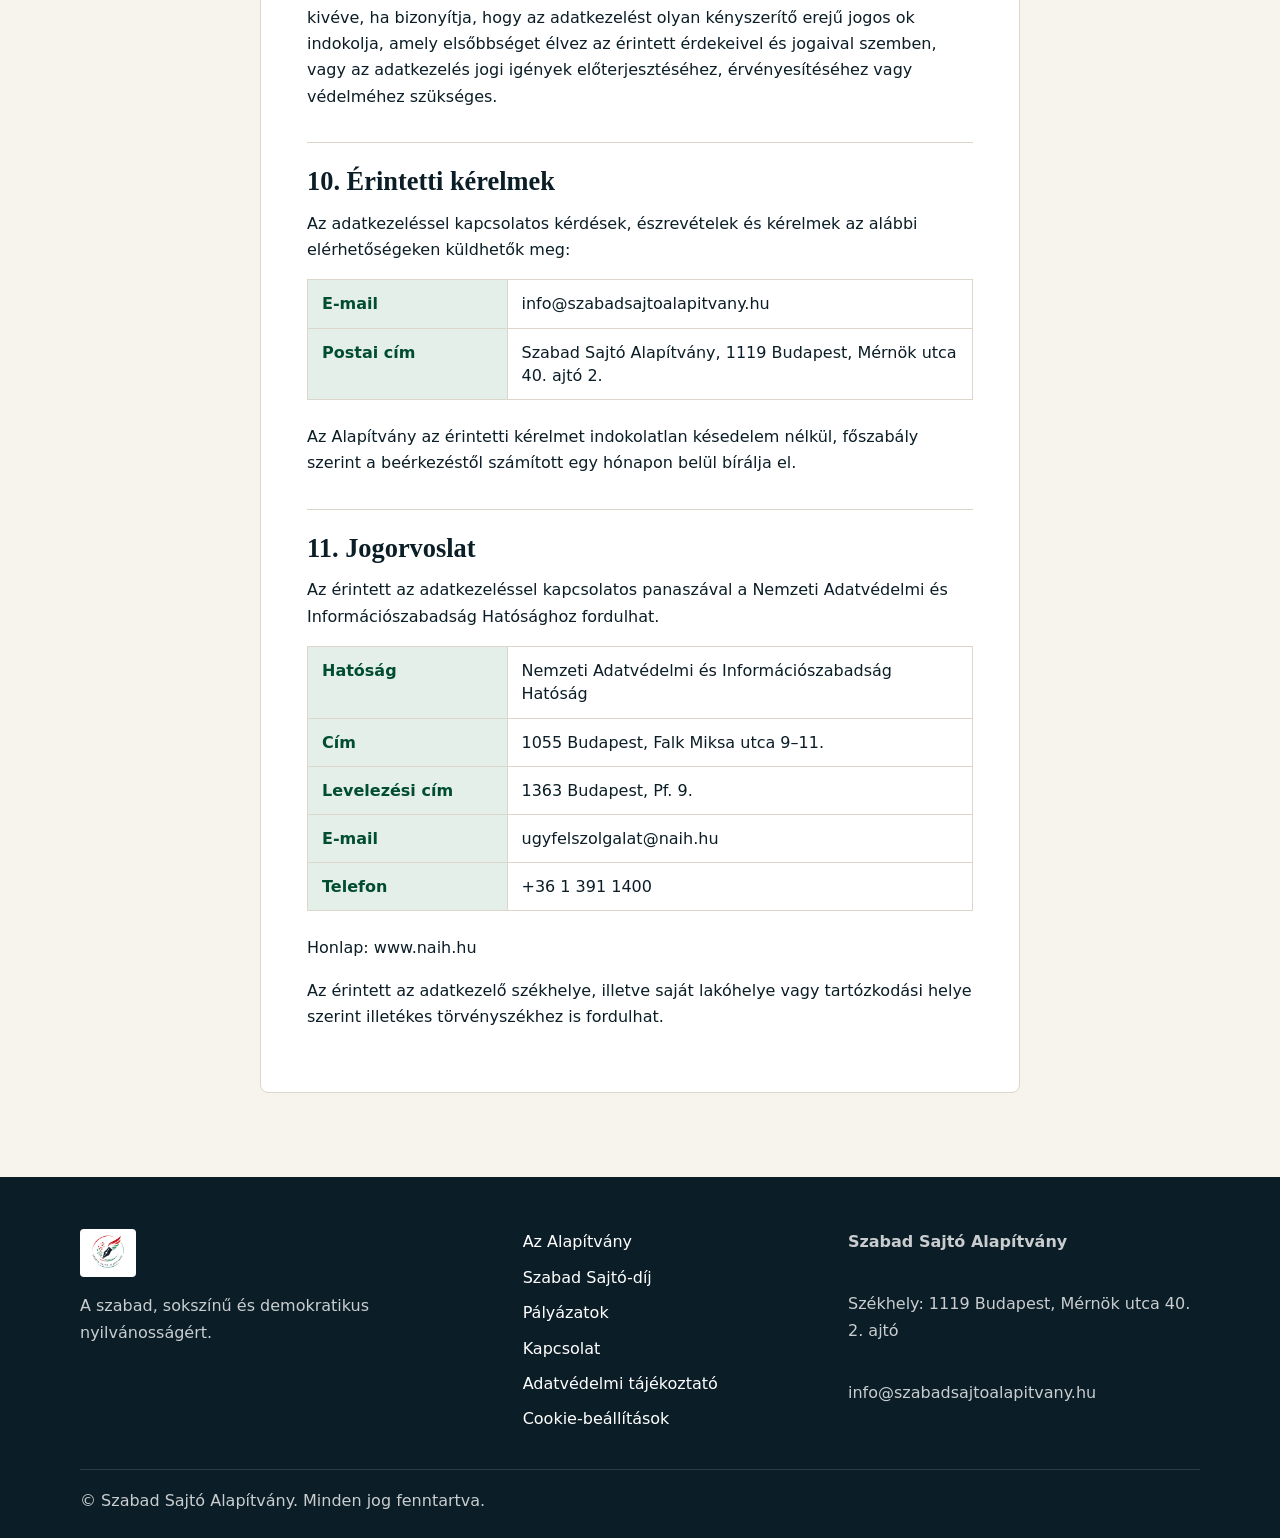
==== commit 01447d98: "Publish website version 1.2" ====
--- a/adatvedelmi-tajekoztato.html
+++ b/adatvedelmi-tajekoztato.html
@@ -4,13 +4,14 @@
     <meta charset="UTF-8" />
     <meta name="viewport" content="width=device-width, initial-scale=1.0" />
     <title>Adatvédelmi tájékoztató | Szabad Sajtó Alapítvány</title>
-    <meta name="description" content="A Szabad Sajtó Alapítvány adatkezelési tájékoztatója a kapcsolatfelvételi űrlapok használatához." />
+    <meta name="description" content="A Szabad Sajtó Alapítvány adatkezelési tájékoztatója a weboldal, a kapcsolatfelvételi űrlapok és a látogatottságmérés használatához." />
     <meta property="og:title" content="Adatvédelmi tájékoztató | Szabad Sajtó Alapítvány" />
-    <meta property="og:description" content="Adatkezelési tájékoztató a kapcsolatfelvételi űrlapok használatához." />
+    <meta property="og:description" content="Adatkezelési tájékoztató a weboldal, az űrlapok és a látogatottságmérés használatához." />
     <meta property="og:image" content="assets/images/photo-foundation-documents.png" />
     <meta property="og:type" content="website" />
     <meta name="twitter:card" content="summary_large_image" />
     <link rel="stylesheet" href="assets/css/style.css" />
+    <script src="assets/js/analytics-consent.js"></script>
   </head>
   <body>
     <header class="site-header">
@@ -24,7 +25,7 @@
         <div class="container-narrow">
           <p class="eyebrow">Adatvédelem</p>
           <h1>Adatvédelmi tájékoztató</h1>
-          <p>a kapcsolatfelvételi űrlap használatához</p>
+          <p>a weboldal és a kapcsolatfelvételi űrlapok használatához</p>
         </div>
       </section>
 
@@ -32,7 +33,7 @@
         <div class="container-narrow">
           <article class="privacy-document">
               <h1>ADATKEZELÉSI TÁJÉKOZTATÓ</h1>
-              <p class="privacy-lead">a kapcsolatfelvételi űrlap használatához</p>
+              <p class="privacy-lead">a weboldal és a kapcsolatfelvételi űrlapok használatához</p>
               <p class="privacy-lead">Hatályos: 2026. július 1. napjától</p>
               <h2>1. Az adatkezelő</h2>
               <div class="table-scroll">
@@ -57,9 +58,10 @@
                   </tbody>
                 </table>
               </div>
-              <p>Az Alapítvány honlapján elérhető kapcsolatfelvételi űrlapok célja, hogy a látogatók kérdéseket, észrevételeket, javaslatokat és egyéb üzeneteket küldhessenek az Alapítványnak.</p>
+              <p>Az Alapítvány a honlap működtetése során kapcsolatfelvételi és pályázati űrlapokat biztosít, valamint a látogatók előzetes hozzájárulása esetén Google Analytics segítségével méri a weboldal látogatottságát és használatát.</p>
               <p>Jelen tájékoztató az Európai Parlament és a Tanács természetes személyek személyes adatainak kezeléséről szóló 2016/679/EU rendelete (GDPR) alapján tartalmazza az adatkezelésre vonatkozó információkat.</p>
               <h2>2. Az adatkezelés célja, jogalapja és időtartama</h2>
+              <h3>2.1. Kapcsolatfelvételi és pályázati űrlapok</h3>
               <div class="table-scroll">
                 <table class="privacy-table privacy-table-wide">
                   <thead>
@@ -82,6 +84,29 @@
               </div>
               <p>Az Alapítvány jogos érdeke, hogy a hozzá forduló személyekkel kommunikálni tudjon, megkereséseiket megválaszolja, valamint az adott ügyben folytatott levelezést szükség esetén visszakereshető módon megőrizze. Különös tekintettel az Alapítvány által hirdetett programokra, eseményekre, találkozókra, rendezvényekre, pályázatokra, amelyek lebonyolítása során szintén az Alapítvány jogos érdeke, hogy ez érintettekkel kommunikálni tudjon, részükre adatokat tudjon biztosítani.</p>
               <p>Az Alapítvány a kapcsolatfelvételi űrlapon megadott adatokat nem használja fel automatikusan hírlevélküldésre, kizárólag azon címeket, amelyek tulajdonosai ehhez célzottan hozzájárulnak. Az Alapítvány fenntartja a jogot, hogy a későbbiek során meghívókat, saját eseményeiről szóló információkat, akciókat, adományozásra vonatkozó információkat marketingmegkeresés formájában eljuttasson az érintettekhez.</p>
+              <h3 id="sutik-es-analytics">2.2. Látogatottságmérés Google Analytics segítségével</h3>
+              <div class="table-scroll">
+                <table class="privacy-table privacy-table-wide">
+                  <thead>
+                    <tr>
+                      <th scope="col">Az adatkezelés célja</th>
+                      <th scope="col">Kezelt adatok</th>
+                      <th scope="col">Az adatkezelés jogalapja</th>
+                      <th scope="col">Az adatkezelés időtartama</th>
+                    </tr>
+                  </thead>
+                  <tbody>
+                    <tr>
+                      <td>A honlap látogatottságának, használatának, forgalmi forrásainak és a tartalmak iránti érdeklődésnek a mérése; a honlap fejlesztésének támogatása.</td>
+                      <td>Online azonosítók és cookie-azonosítók, hozzávetőleges földrajzi hely, böngésző- és eszközadatok, meglátogatott oldalak, látogatás időpontja és időtartama, hivatkozó oldal, letöltések, kattintások, valamint kampányparaméterek, például az UTM-forrás, -médium és -kampánynév. Az Alapítvány a Google Analytics jelentéseiben nem kapja meg a látogatók nevét vagy e-mail-címét.</td>
+                      <td>Az érintett önkéntes hozzájárulása [GDPR 6. cikk (1) bekezdés a) pont]. A Google Analytics csak a statisztikai sütik elfogadása után töltődik be.</td>
+                      <td>A hozzájárulás visszavonásáig, illetve az egyes cookie-k lejáratáig. A Google Analytics esemény- és felhasználói szintű adatainak megőrzését az Alapítvány legfeljebb 14 hónapban határozza meg.</td>
+                    </tr>
+                  </tbody>
+                </table>
+              </div>
+              <p>A Google Analytics 4 mérési azonosítója: <strong>G-E1FEJMS44X</strong>. Az Alapítvány a méréshez nem engedélyezi a Google Signals használatát és a hirdetési személyre szabást.</p>
+              <p>A Google Analytics címkéje az első látogatáskor nem töltődik be automatikusan. A látogató az oldal alján megjelenő tájékoztató sávban fogadhatja el vagy utasíthatja el a statisztikai sütiket. Az elutasítás nem befolyásolja a honlap használhatóságát. A választás később a láblécben található „Cookie-beállítások” gombbal megváltoztatható.</p>
               <h2>3. Az adatszolgáltatás önkéntessége</h2>
               <p>A kapcsolatfelvételi űrlap és minden további szabadsajtoalapitvany.hu-n használt űrlap használata önkéntes.</p>
               <p>A válaszadáshoz legalább egy működő kapcsolattartási adat, jellemzően az e-mail-cím megadása szükséges. Amennyiben az érintett nem ad meg olyan elérhetőséget, amelyen válaszolni lehet, az Alapítvány a megkeresésre nem feltétlenül tud választ küldeni.</p>
@@ -101,10 +126,14 @@
               </ul>
               <p>A Formspree az űrlap tartalma mellett technikai adatokat, így IP-címet, böngészőtípust, hozzáférési időpontot és hivatkozó webcímet is kezelhet. A szolgáltatás amerikai infrastruktúrát és az Amazon Web Services szolgáltatásait használhatja. A Formspree tájékoztatása szerint az Európai Gazdasági Térségen kívüli adattovábbításokhoz az Európai Bizottság által elfogadott általános szerződési feltételekre (SCC-kre) támaszkodik.</p>
               <p>A szolgáltató adatvédelmi tájékoztatója: Formspree Privacy Policy</p>
-              <h3>5.2. Google Ireland Limited</h3>
+              <h3>5.2. Google Ireland Limited – elektronikus levelezés</h3>
               <p>Az űrlapon érkező üzenetek az Alapítvány Google által biztosított elektronikus levelezési fiókjába érkeznek.</p>
               <p>A Google szolgáltatásainak használata során az adatok az Európai Gazdasági Térségen kívül is feldolgozhatók. A Google tájékoztatása szerint az adattovábbítás jogalapját az adott esetben megfelelőségi határozatok, az EU–USA adatvédelmi keretrendszer, illetve az Európai Bizottság által elfogadott általános szerződési feltételek biztosíthatják.</p>
-              <p>A szolgáltató adatvédelmi tájékoztatója: Google Privacy &amp; Terms</p>
+              <p>A szolgáltató adatvédelmi tájékoztatója: <a href="https://policies.google.com/privacy?hl=hu">Google Adatvédelmi irányelvek</a>.</p>
+              <h3>5.3. Google Ireland Limited – Google Analytics</h3>
+              <p>Az Alapítvány a látogató hozzájárulása esetén a Google Ireland Limited (Gordon House, Barrow Street, Dublin 4, Írország) Google Analytics 4 szolgáltatását veszi igénybe. A szolgáltatás a honlap használatáról statisztikai adatokat készít, amelyekhez az Alapítvány összesített jelentések formájában fér hozzá.</p>
+              <p>A Google a szolgáltatás működtetése során az Európai Gazdasági Térségen kívül, így az Egyesült Államokban is kezelhet adatokat. A Google tájékoztatása szerint az adattovábbítás jogalapját az adott esetben megfelelőségi határozat, az EU–USA adatvédelmi keretrendszer, illetve az Európai Bizottság által elfogadott általános szerződési feltételek biztosíthatják.</p>
+              <p>További információ: <a href="https://policies.google.com/privacy?hl=hu">Google Adatvédelmi irányelvek</a> és <a href="https://business.safety.google/privacy/">A Google üzleti adatvédelmi tájékoztatója</a>.</p>
               <p>Az adatokhoz az Alapítvány azon kuratóriumi tagjai, munkatársai vagy közreműködői férhetnek hozzá, akiknek az adott megkeresés megválaszolása vagy intézése a feladata.</p>
               <h2>6. A személyes adatok továbbítása</h2>
               <p>Az Alapítvány az adatokat a jelen tájékoztatóban megjelölt szolgáltatókon, valamint az ügy intézésében feladatkörük alapján részt vevő személyeken kívül harmadik személynek nem továbbítja, kivéve, ha:</p>
@@ -114,9 +143,44 @@
                 <li>hatóság vagy bíróság jogszerű megkeresést intéz az Alapítványhoz;</li>
                 <li>az adattovábbítás jogi igény előterjesztéséhez, érvényesítéséhez vagy védelméhez szükséges.</li>
               </ul>
-              <h2>7. Automatizált döntéshozatal és profilalkotás</h2>
-              <p>Az Alapítvány a kapcsolatfelvételi űrlapon megadott személyes adatok alapján nem végez automatizált döntéshozatalt és nem alkot profilt.</p>
-              <h2>8. Az érintett jogai</h2>
+              <h2>7. Sütik és a hozzájárulási választás tárolása</h2>
+              <p>A honlap a működéséhez szükséges helyi tárhelyet, továbbá hozzájárulás esetén Google Analytics-cookie-kat használ. A böngésző helyi tárhelyén rögzített hozzájárulási választás nem szolgál látogatottságmérési vagy hirdetési célt.</p>
+              <div class="table-scroll">
+                <table class="privacy-table privacy-table-wide">
+                  <thead>
+                    <tr>
+                      <th scope="col">Név</th>
+                      <th scope="col">Szolgáltató</th>
+                      <th scope="col">Cél</th>
+                      <th scope="col">Időtartam</th>
+                    </tr>
+                  </thead>
+                  <tbody>
+                    <tr>
+                      <td><code>ssa_cookie_consent_v1</code> (helyi tárhely)</td>
+                      <td>Szabad Sajtó Alapítvány</td>
+                      <td>A statisztikai sütikre vonatkozó választás megjegyzése.</td>
+                      <td>A választás módosításáig vagy a böngésző helyi adatainak törléséig.</td>
+                    </tr>
+                    <tr>
+                      <td><code>_ga</code></td>
+                      <td>Google Analytics</td>
+                      <td>A böngészők és látogatások statisztikai megkülönböztetése.</td>
+                      <td>Legfeljebb 2 év.</td>
+                    </tr>
+                    <tr>
+                      <td><code>_ga_E1FEJMS44X</code></td>
+                      <td>Google Analytics</td>
+                      <td>A munkamenet állapotának megőrzése és a látogatottság mérése.</td>
+                      <td>Legfeljebb 2 év.</td>
+                    </tr>
+                  </tbody>
+                </table>
+              </div>
+              <p>A statisztikai sütik elutasíthatók, illetve a korábbi hozzájárulás bármikor visszavonható a lábléc „Cookie-beállítások” gombjával. Visszavonáskor a honlap törli a saját domainjén elérhető Google Analytics-cookie-kat. A látogató a böngésző beállításaiban is törölheti vagy letilthatja a cookie-kat és a helyi tárhely adatait.</p>
+              <h2>8. Automatizált döntéshozatal és profilalkotás</h2>
+              <p>Az Alapítvány a honlap és a kapcsolatfelvételi űrlapok használatával összefüggésben nem végez automatizált döntéshozatalt. A Google Analytics-adatokat nem használja hirdetési személyre szabásra vagy a látogatók egyedi profilozására.</p>
+              <h2>9. Az érintett jogai</h2>
               <p>Az érintett jogosult:</p>
               <ul>
                 <li>tájékoztatást kérni arról, hogy az Alapítvány kezeli-e a személyes adatait;</li>
@@ -129,7 +193,7 @@
                 <li>jogainak megsértése esetén bírósághoz fordulni.</li>
               </ul>
               <p>Tiltakozás esetén az Alapítvány a személyes adatokat nem kezelheti tovább, kivéve, ha bizonyítja, hogy az adatkezelést olyan kényszerítő erejű jogos ok indokolja, amely elsőbbséget élvez az érintett érdekeivel és jogaival szemben, vagy az adatkezelés jogi igények előterjesztéséhez, érvényesítéséhez vagy védelméhez szükséges.</p>
-              <h2>9. Érintetti kérelmek</h2>
+              <h2>10. Érintetti kérelmek</h2>
               <p>Az adatkezeléssel kapcsolatos kérdések, észrevételek és kérelmek az alábbi elérhetőségeken küldhetők meg:</p>
               <div class="table-scroll">
                 <table class="privacy-table privacy-table-pairs">
@@ -146,7 +210,7 @@
                 </table>
               </div>
               <p>Az Alapítvány az érintetti kérelmet indokolatlan késedelem nélkül, főszabály szerint a beérkezéstől számított egy hónapon belül bírálja el.</p>
-              <h2>10. Jogorvoslat</h2>
+              <h2>11. Jogorvoslat</h2>
               <p>Az érintett az adatkezeléssel kapcsolatos panaszával a Nemzeti Adatvédelmi és Információszabadság Hatósághoz fordulhat.</p>
               <div class="table-scroll">
                 <table class="privacy-table privacy-table-pairs">
--- a/assets/css/style.css
+++ b/assets/css/style.css
@@ -1050,6 +1050,32 @@
   text-underline-offset: 3px;
 }
 
+.site-form button[disabled] {
+  cursor: wait;
+  opacity: 0.7;
+}
+
+.form-status {
+  border: 1px solid var(--color-line);
+  border-radius: 8px;
+  font-weight: 800;
+  line-height: 1.45;
+  margin: 2px 0 0;
+  padding: 12px 14px;
+}
+
+.form-status.is-success {
+  background: var(--color-green-soft);
+  border-color: rgb(0 107 63 / 25%);
+  color: var(--color-green-dark);
+}
+
+.form-status.is-error {
+  background: #fff1f1;
+  border-color: rgb(212 13 23 / 25%);
+  color: var(--color-red-dark);
+}
+
 .site-footer {
   background: var(--color-ink);
   color: var(--color-white);
@@ -1086,6 +1112,72 @@
 
 .site-footer a:hover {
   color: var(--color-green-soft);
+}
+
+.cookie-settings-button {
+  appearance: none;
+  background: none;
+  border: 0;
+  color: inherit;
+  cursor: pointer;
+  font: inherit;
+  padding: 0;
+  text-align: left;
+}
+
+.cookie-settings-button:hover {
+  color: var(--color-green-soft);
+}
+
+.cookie-consent {
+  background: var(--color-white);
+  border-top: 4px solid var(--color-green);
+  bottom: 0;
+  box-shadow: 0 -18px 48px rgb(11 29 38 / 18%);
+  left: 0;
+  padding: 22px max(16px, calc((100vw - var(--container)) / 2));
+  position: fixed;
+  right: 0;
+  z-index: 300;
+}
+
+.cookie-consent[hidden] {
+  display: none;
+}
+
+.cookie-consent__content {
+  align-items: center;
+  display: grid;
+  gap: 24px;
+  grid-template-columns: minmax(0, 1fr) auto;
+}
+
+.cookie-consent h2 {
+  font-size: clamp(1.2rem, 2vw, 1.5rem);
+  margin: 0 0 6px;
+}
+
+.cookie-consent p {
+  color: var(--color-muted);
+  margin: 0;
+  max-width: 820px;
+}
+
+.cookie-consent p a {
+  color: var(--color-green-dark);
+  font-weight: 800;
+  text-decoration: underline;
+  text-underline-offset: 3px;
+}
+
+.cookie-consent__actions {
+  display: flex;
+  flex-wrap: wrap;
+  gap: 10px;
+}
+
+.cookie-consent__actions .button {
+  white-space: nowrap;
 }
 
 .copyright {
@@ -1128,6 +1220,15 @@
 @media (max-width: 760px) {
   .site-header {
     min-height: 68px;
+  }
+
+  .cookie-consent__content {
+    align-items: stretch;
+    grid-template-columns: 1fr;
+  }
+
+  .cookie-consent__actions .button {
+    flex: 1 1 150px;
   }
 
   .brand img {
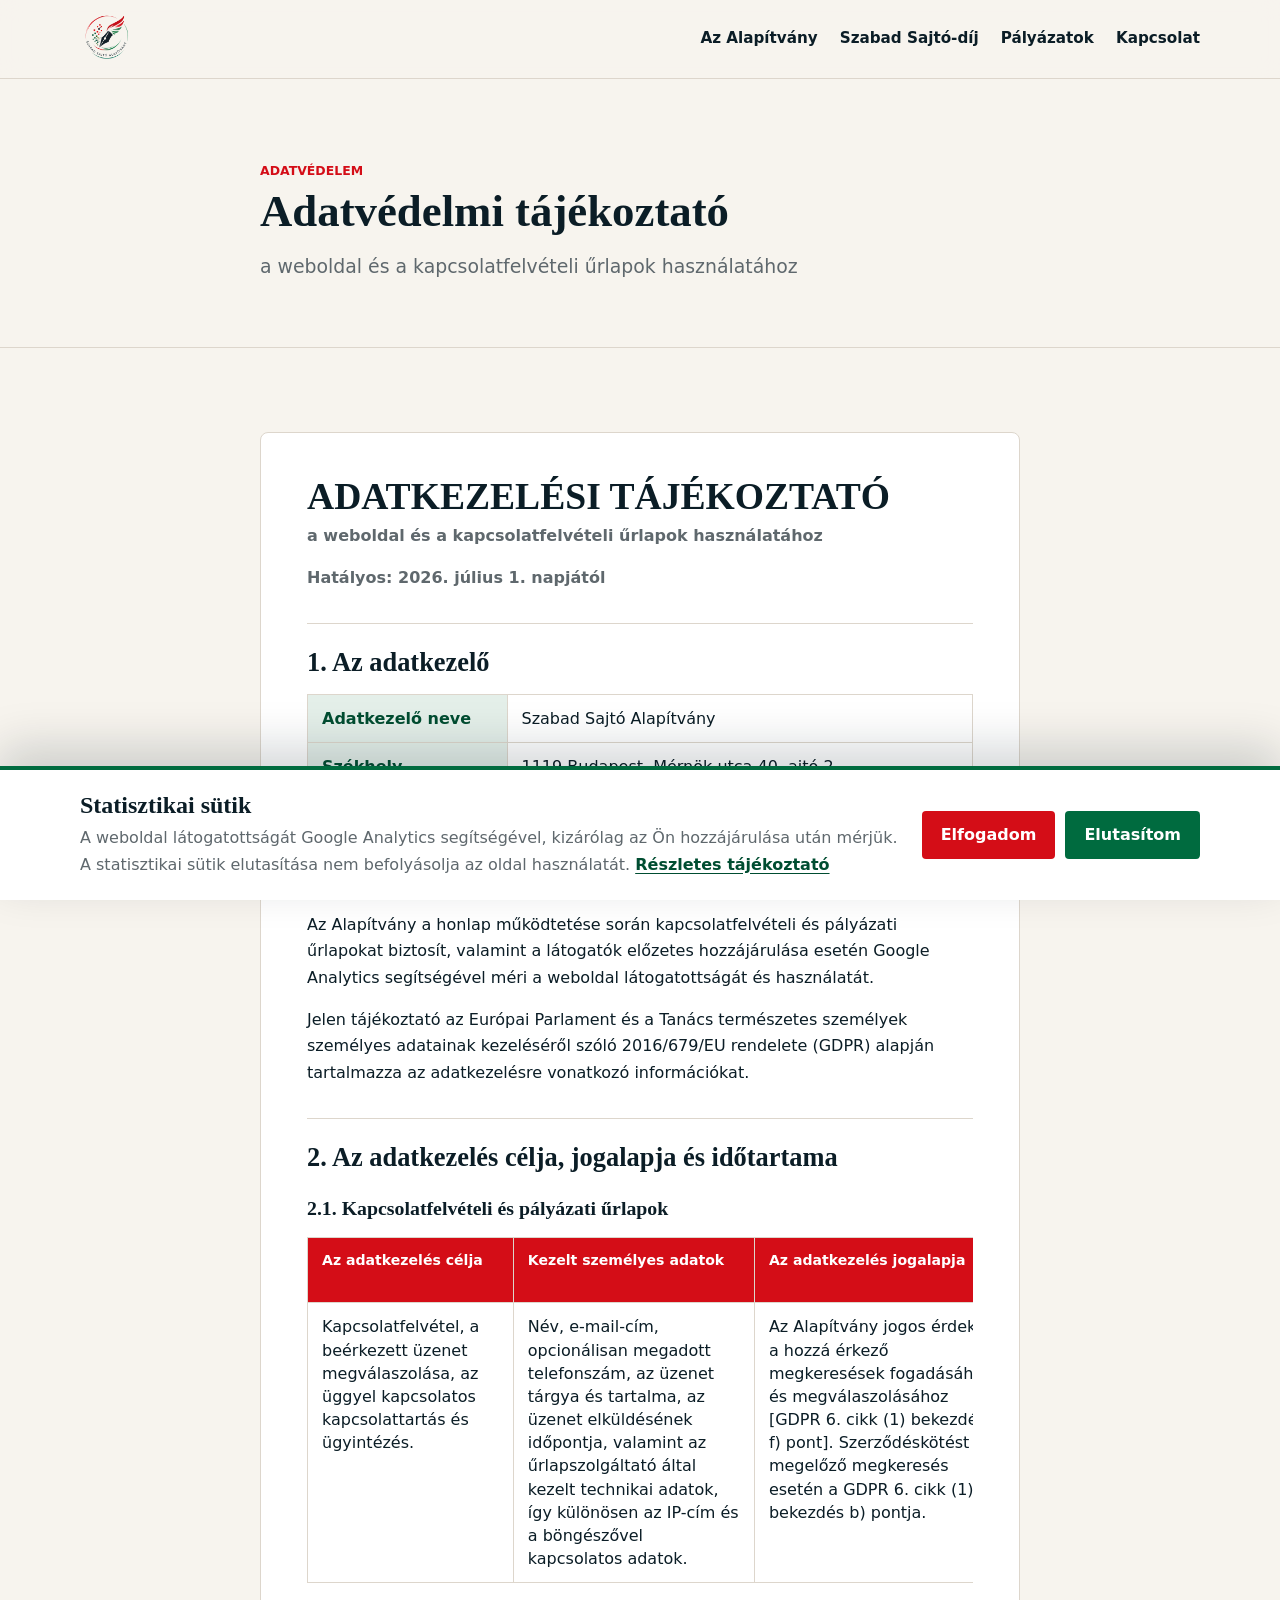
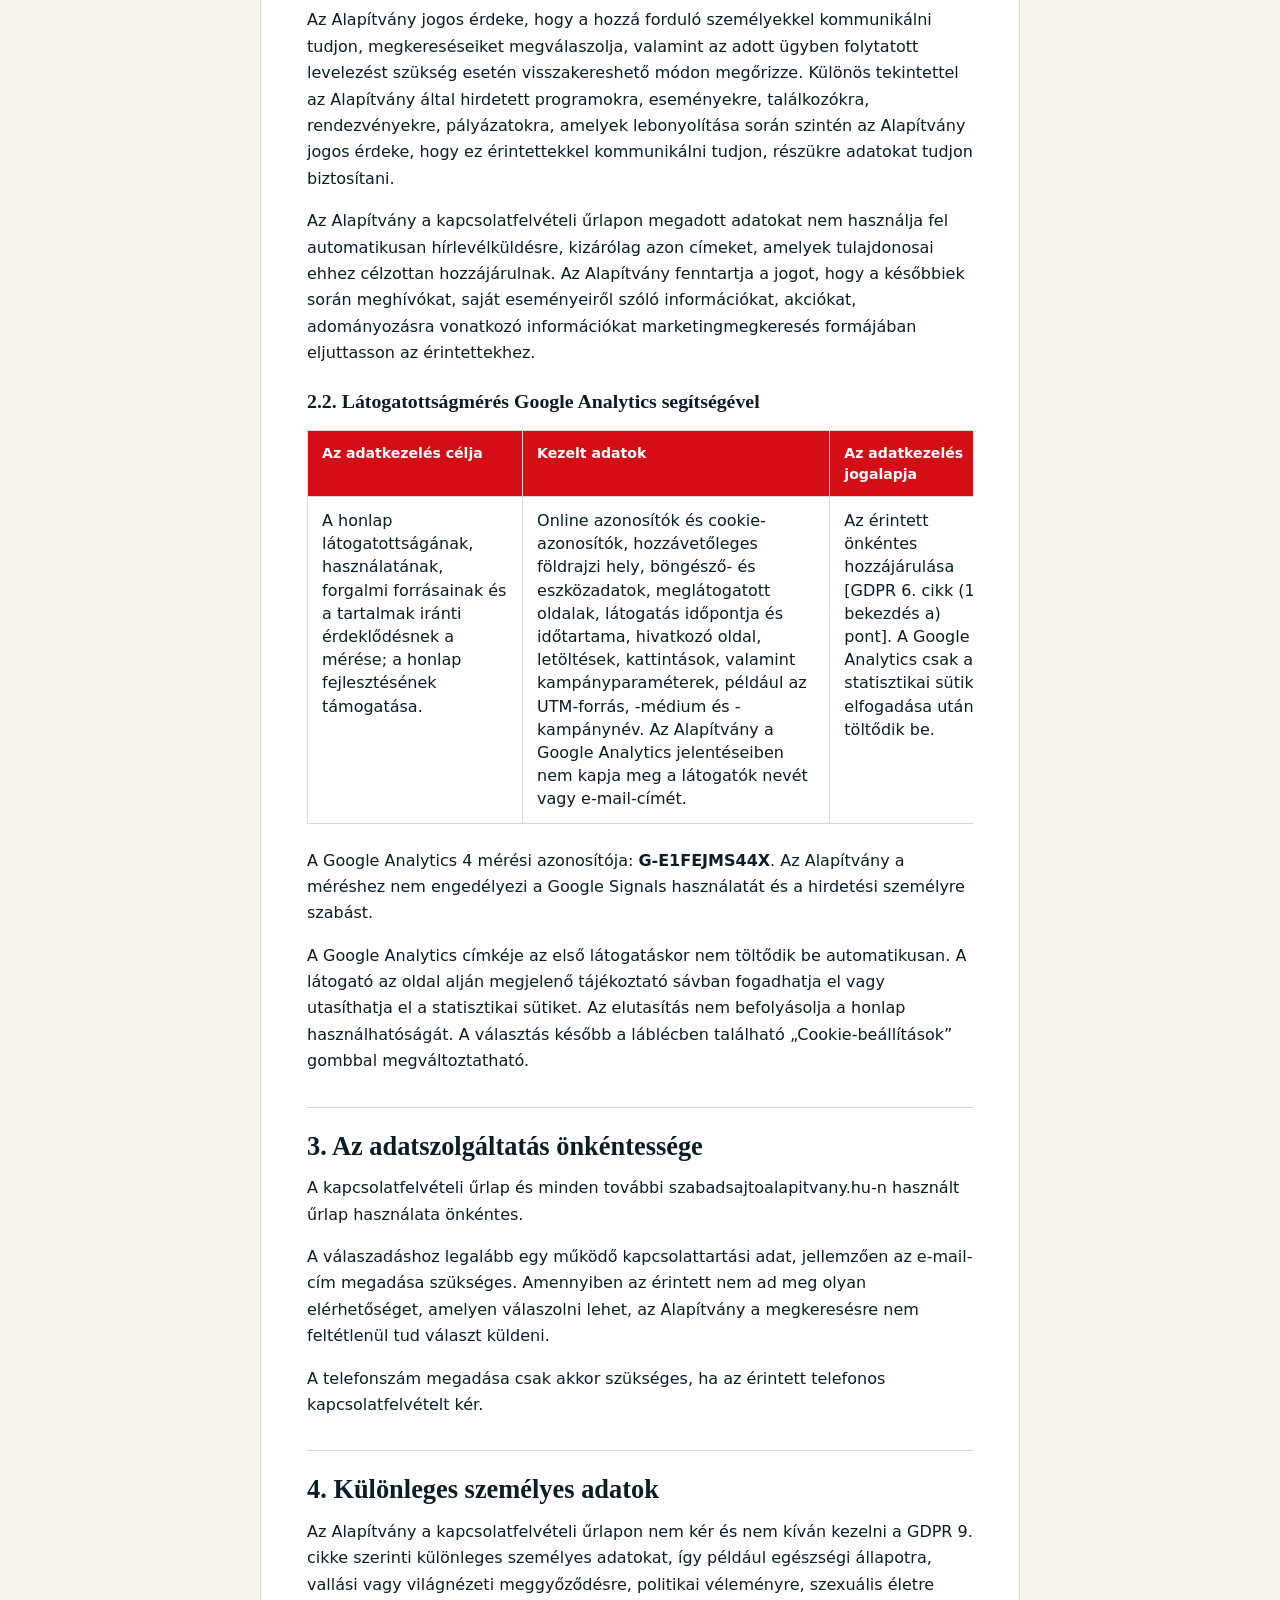
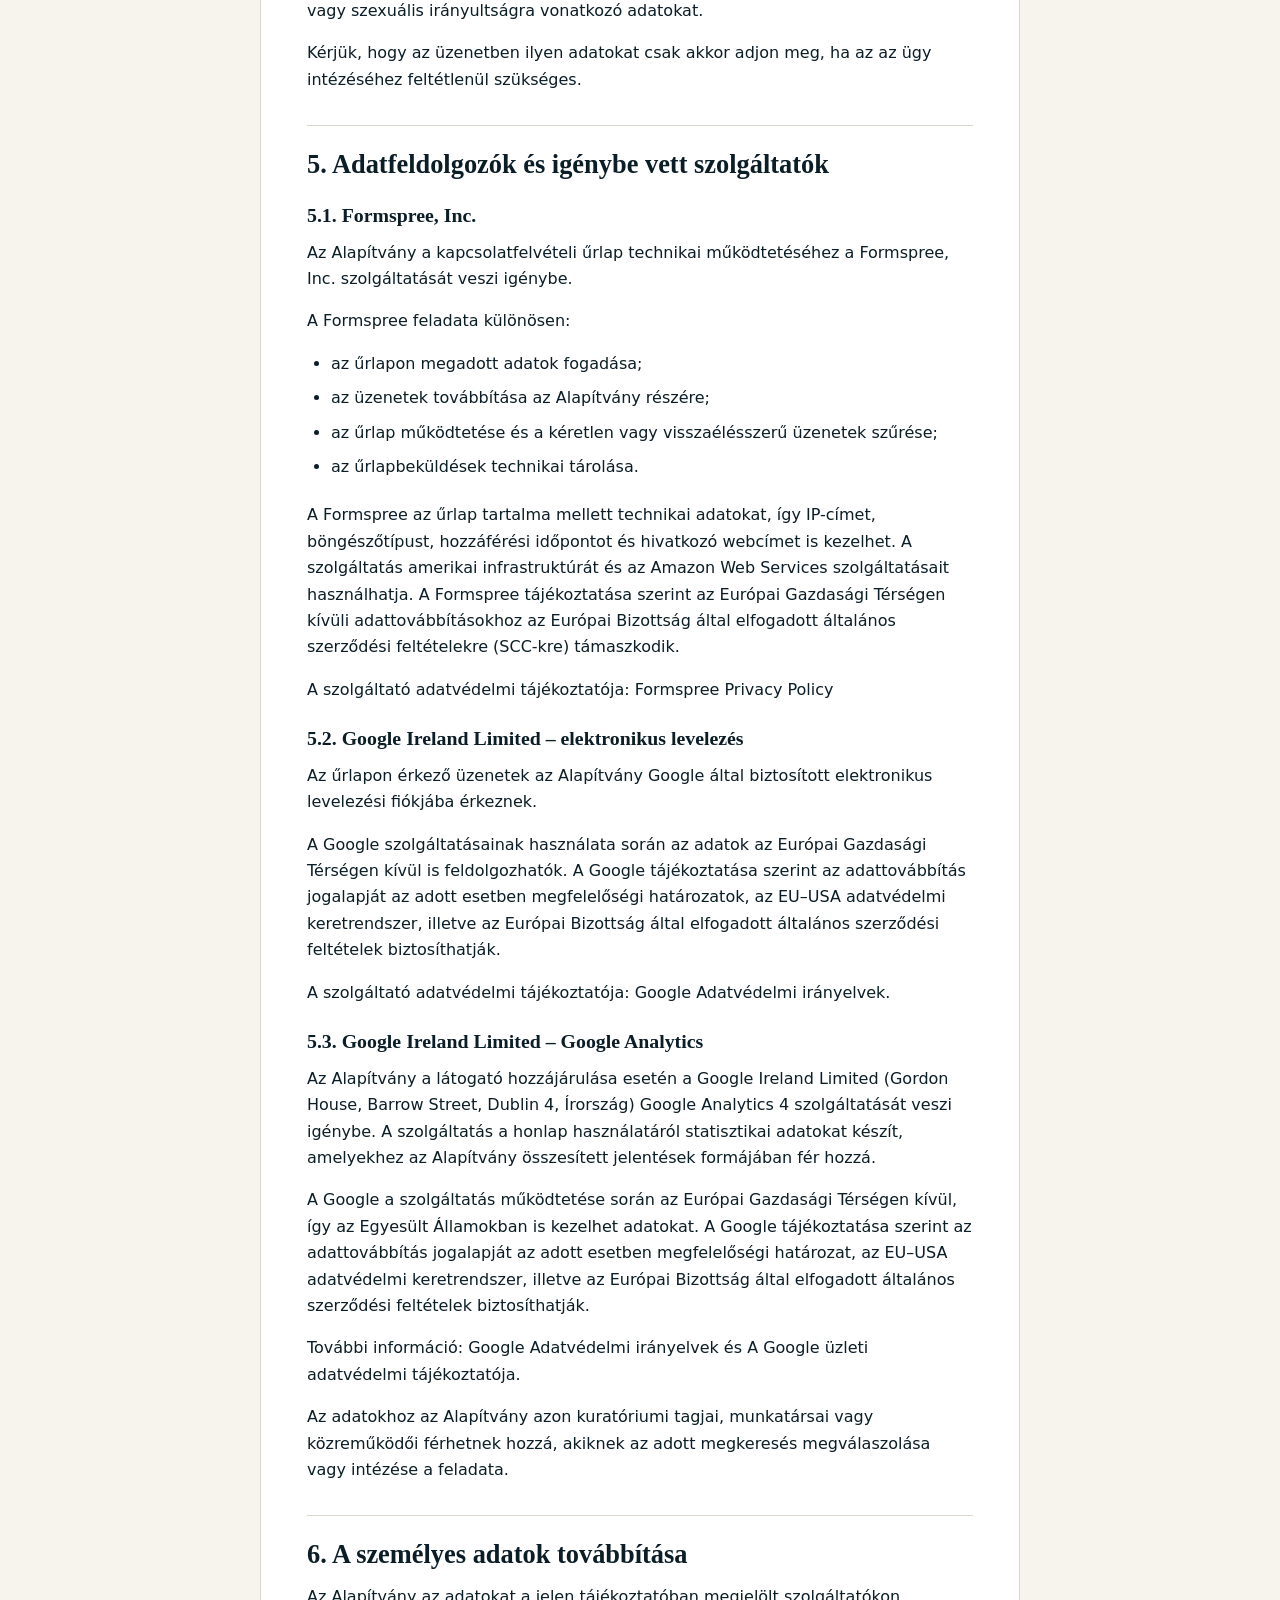
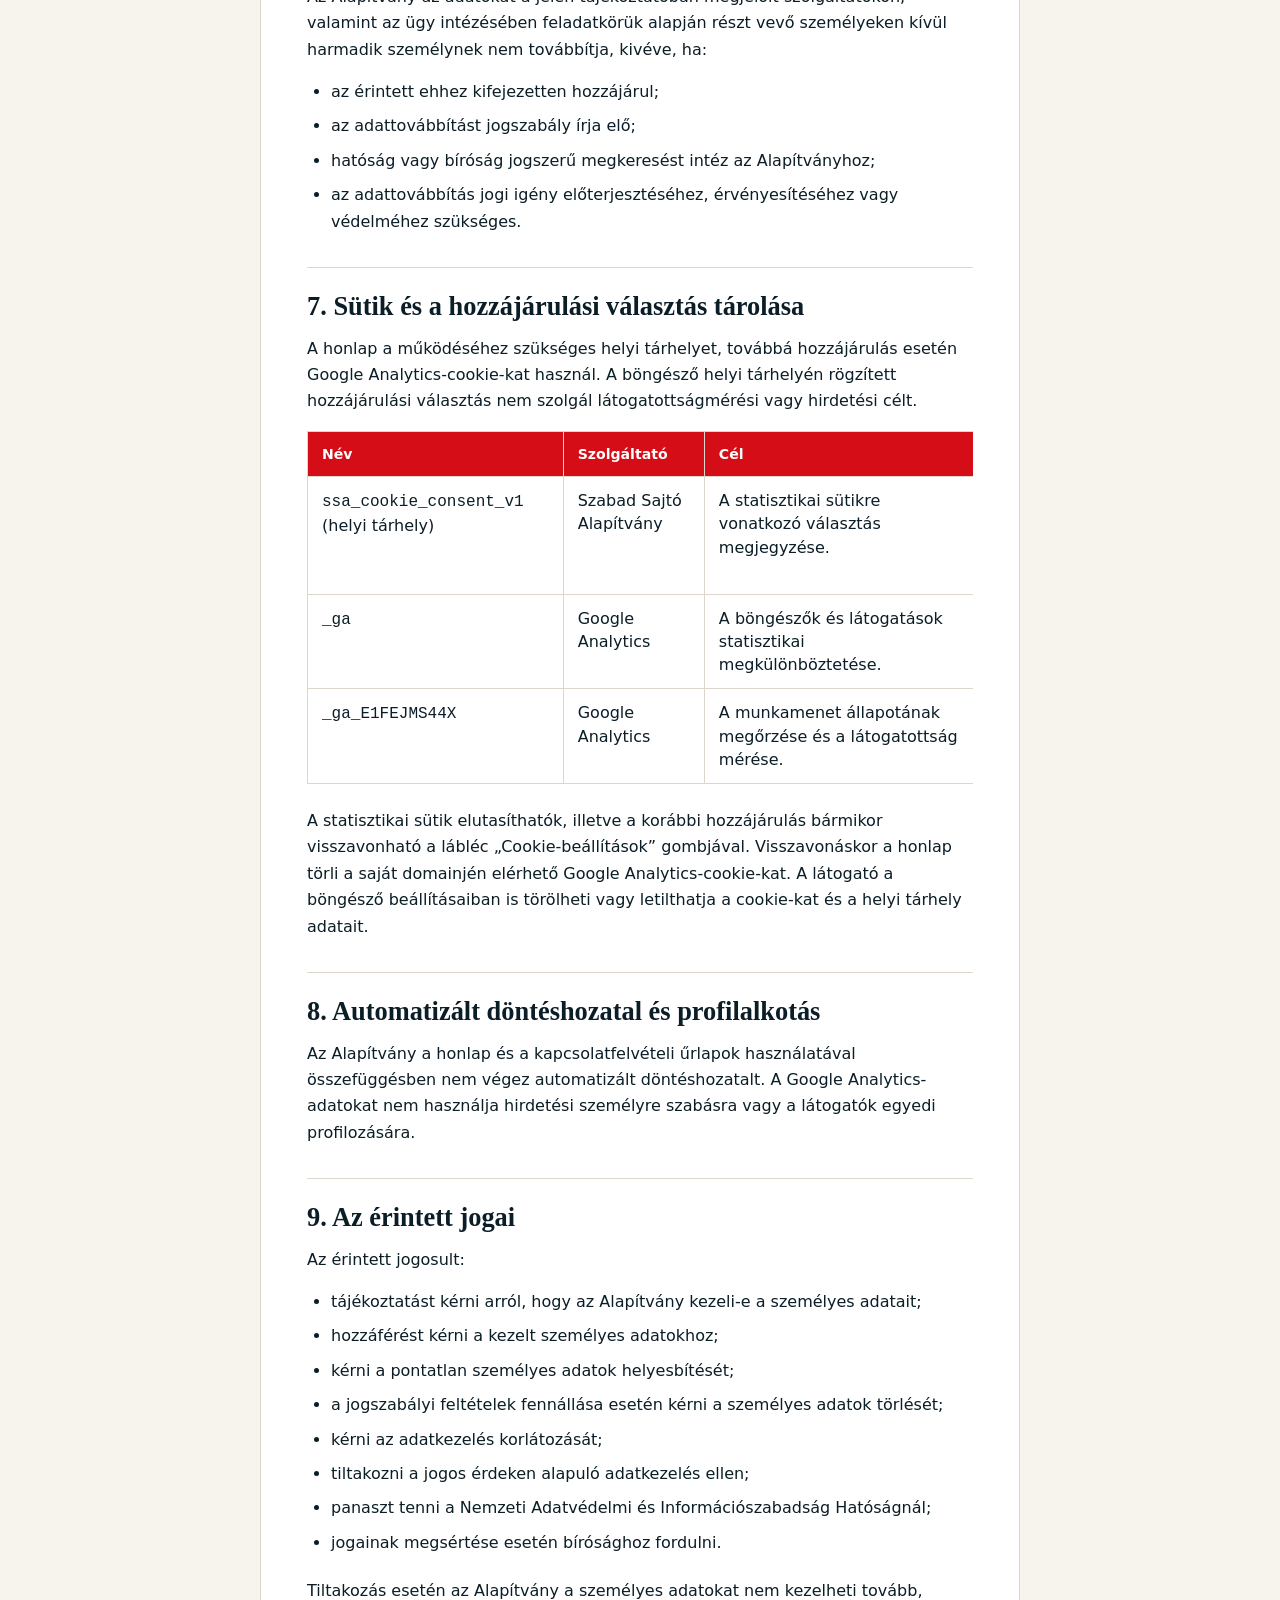
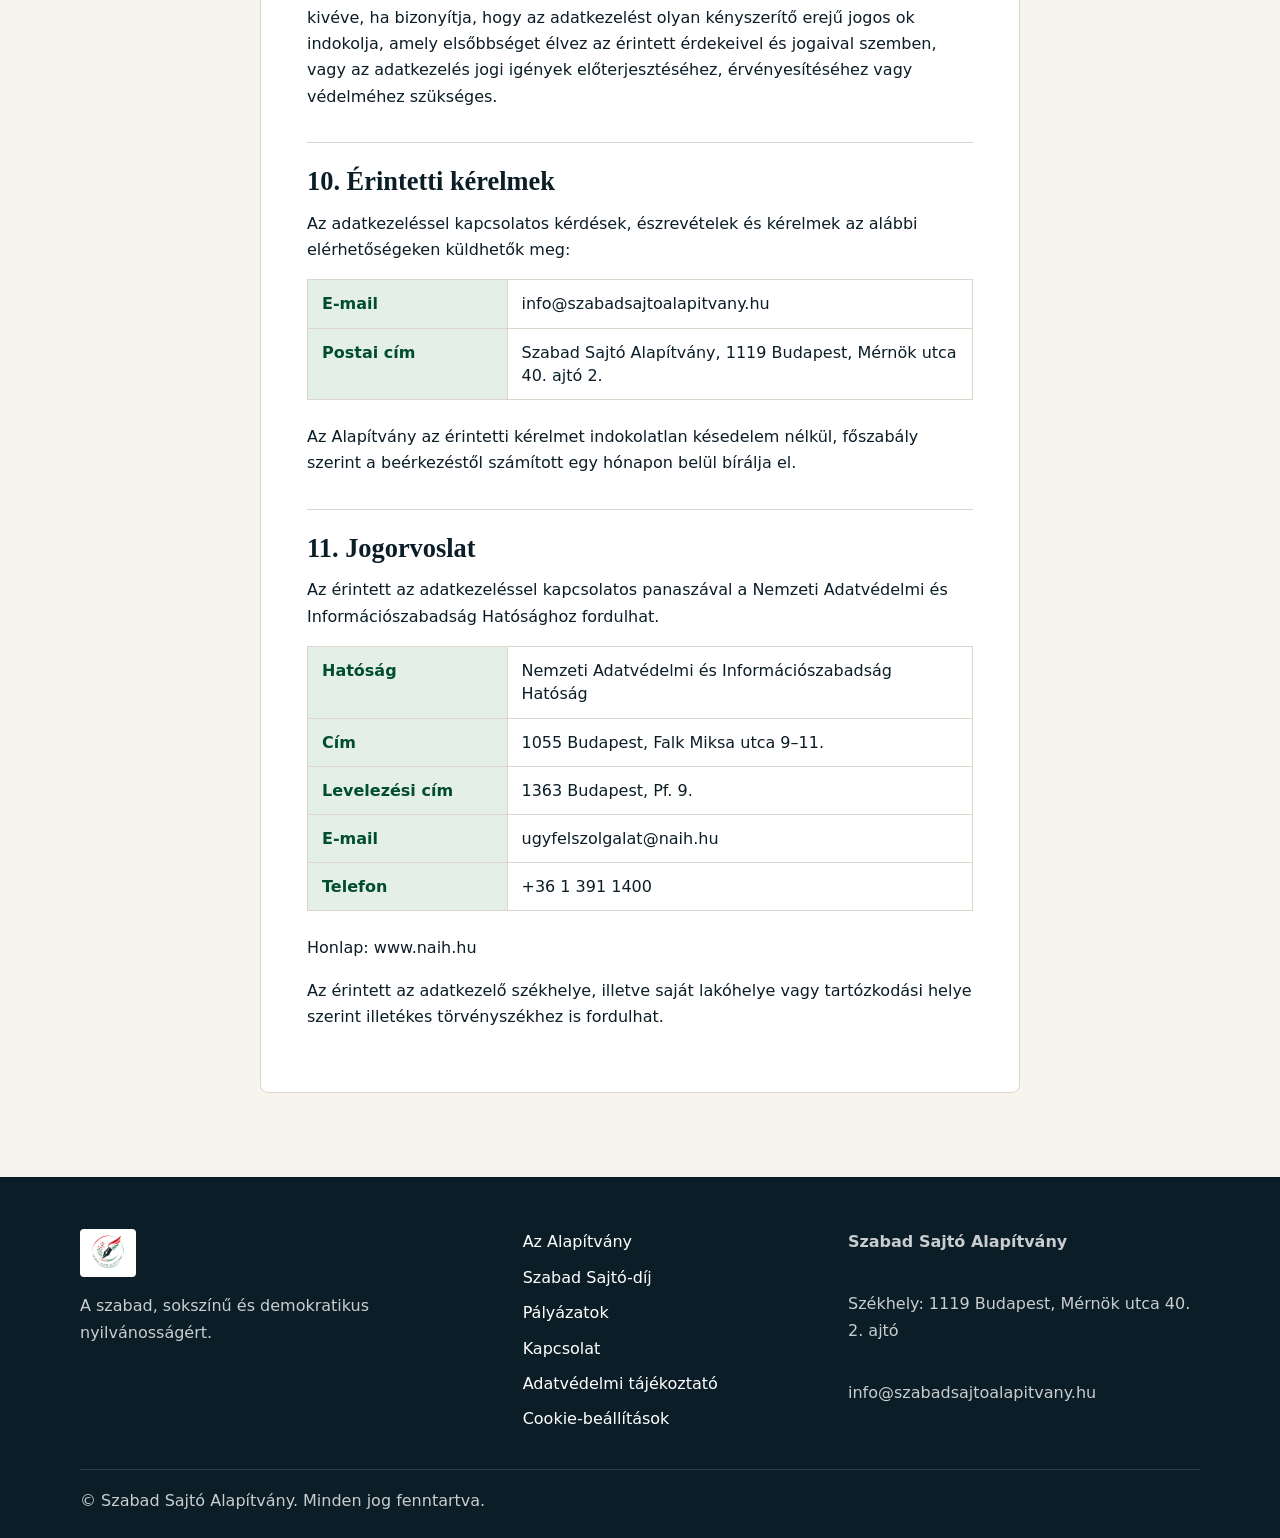
==== commit 2d0e6781: "SEO alap (favicon, robots.txt, sitemap, canonical/ogmeta, és képek kisebbítése" ====
--- a/adatvedelmi-tajekoztato.html
+++ b/adatvedelmi-tajekoztato.html
@@ -5,17 +5,21 @@
     <meta name="viewport" content="width=device-width, initial-scale=1.0" />
     <title>Adatvédelmi tájékoztató | Szabad Sajtó Alapítvány</title>
     <meta name="description" content="A Szabad Sajtó Alapítvány adatkezelési tájékoztatója a weboldal, a kapcsolatfelvételi űrlapok és a látogatottságmérés használatához." />
+    <link rel="canonical" href="https://szabadsajtoalapitvany.hu/adatvedelmi-tajekoztato.html" />
+    <link rel="icon" type="image/png" href="assets/images/favicon-64.png" />
+    <link rel="apple-touch-icon" href="assets/images/favicon-180.png" />
     <meta property="og:title" content="Adatvédelmi tájékoztató | Szabad Sajtó Alapítvány" />
     <meta property="og:description" content="Adatkezelési tájékoztató a weboldal, az űrlapok és a látogatottságmérés használatához." />
-    <meta property="og:image" content="assets/images/photo-foundation-documents.png" />
+    <meta property="og:url" content="https://szabadsajtoalapitvany.hu/adatvedelmi-tajekoztato.html" />
+    <meta property="og:image" content="https://szabadsajtoalapitvany.hu/assets/images/photo-foundation-documents.jpg" />
     <meta property="og:type" content="website" />
     <meta name="twitter:card" content="summary_large_image" />
     <link rel="stylesheet" href="assets/css/style.css" />
-    <script src="assets/js/analytics-consent.js"></script>
+    <script src="assets/js/analytics-consent.js" defer></script>
   </head>
   <body>
     <header class="site-header">
-      <a class="brand" href="index.html" aria-label="Szabad Sajtó Alapítvány főoldal"><img src="assets/images/szasalogo.png" alt="Szabad Sajtó Alapítvány logó" /></a>
+      <a class="brand" href="index.html" aria-label="Szabad Sajtó Alapítvány főoldal"><img src="assets/images/szasalogo.png" width="400" height="400" alt="Szabad Sajtó Alapítvány logó" /></a>
       <button class="nav-toggle" type="button" aria-expanded="false" aria-controls="site-nav"><span></span><span></span><span></span><span class="sr-only">Menü</span></button>
       <nav id="site-nav" class="site-nav" aria-label="Fő navigáció"><a href="alapitvany.html">Az Alapítvány</a><a href="szabad-sajto-dij.html">Szabad Sajtó-díj</a><a href="palyazatok.html">Pályázatok</a><a href="index.html#kapcsolat">Kapcsolat</a></nav>
     </header>
@@ -247,7 +251,7 @@
 
     <footer class="site-footer">
       <div class="footer-inner">
-        <div><img src="assets/images/szasalogo.png" alt="Szabad Sajtó Alapítvány logó" /><p>A szabad, sokszínű és demokratikus nyilvánosságért.</p></div>
+        <div><img src="assets/images/szasalogo.png" width="400" height="400" alt="Szabad Sajtó Alapítvány logó" /><p>A szabad, sokszínű és demokratikus nyilvánosságért.</p></div>
         <nav aria-label="Lábléc navigáció"><a href="alapitvany.html">Az Alapítvány</a><a href="szabad-sajto-dij.html">Szabad Sajtó-díj</a><a href="palyazatok.html">Pályázatok</a><a href="index.html#kapcsolat">Kapcsolat</a><a href="adatvedelmi-tajekoztato.html">Adatvédelmi tájékoztató</a></nav>
         <address><strong>Szabad Sajtó Alapítvány</strong><span>Székhely: 1119 Budapest, Mérnök utca 40. 2. ajtó</span><a href="mailto:info@szabadsajtoalapitvany.hu">info@szabadsajtoalapitvany.hu</a></address>
       </div>
--- a/assets/css/style.css
+++ b/assets/css/style.css
@@ -226,7 +226,7 @@
   overflow: hidden;
 }
 
-.home-hero-photo img,
+.home-hero-photo-image,
 .page-hero-photo img {
   aspect-ratio: 16 / 9;
   height: 100%;
@@ -236,6 +236,21 @@
 
 .home-hero-photo {
   box-shadow: var(--shadow-soft);
+  position: relative;
+}
+
+.home-hero-logo {
+  background: rgb(255 255 255 / 92%);
+  border: 1px solid rgb(221 214 204 / 80%);
+  border-radius: 8px;
+  box-shadow: 0 16px 36px rgb(11 29 38 / 16%);
+  display: block;
+  height: auto;
+  left: clamp(14px, 3vw, 30px);
+  padding: clamp(8px, 1.6vw, 16px);
+  position: absolute;
+  top: clamp(14px, 3vw, 30px);
+  width: clamp(96px, 18vw, 210px);
 }
 
 .page-hero-photo {
